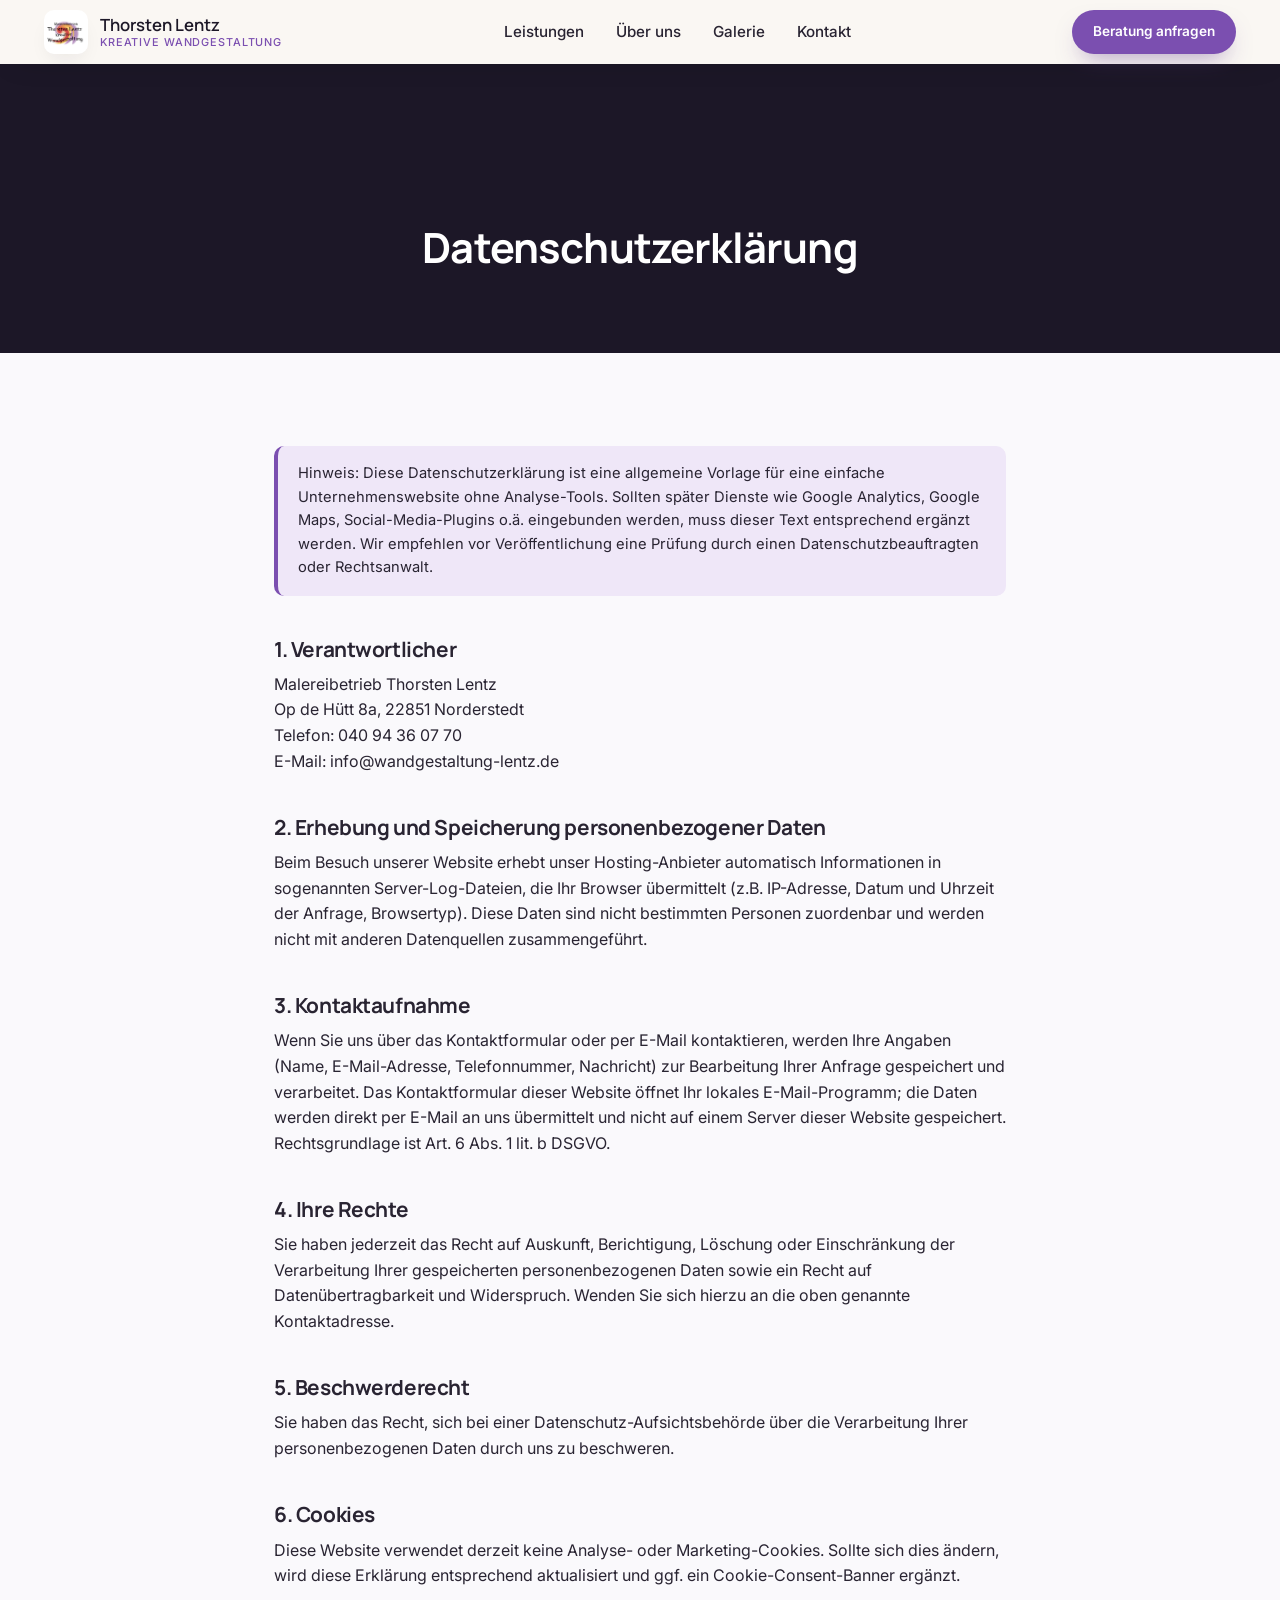
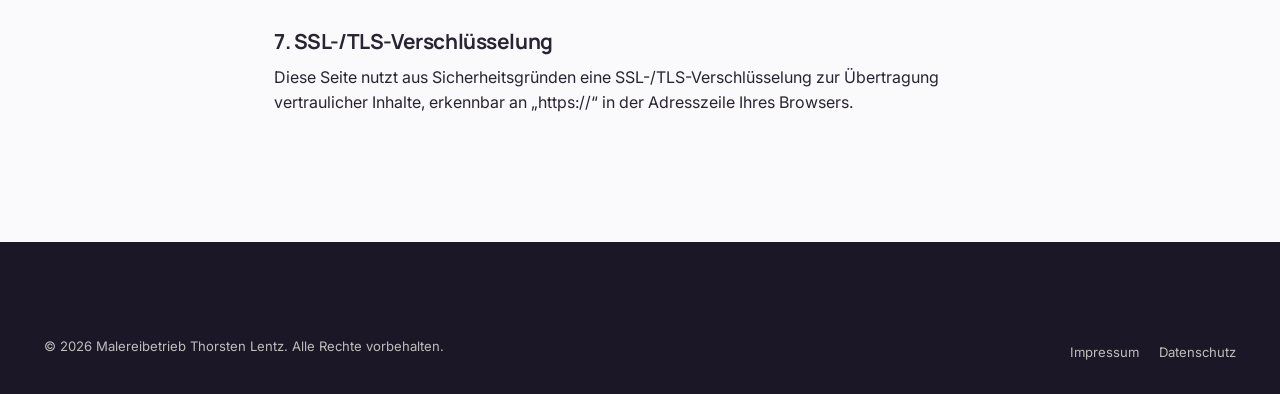
==== datenschutz.html @ 3613fd0b "Initial version of the Wandgestaltung Lentz website Modern single-page site with hero video, service" ====
<!DOCTYPE html>
<html lang="de">
<head>
<meta charset="UTF-8">
<meta name="viewport" content="width=device-width, initial-scale=1.0">
<title>Datenschutz | Malereibetrieb Thorsten Lentz</title>
<meta name="robots" content="noindex">
<link rel="icon" href="assets/img/logo.png" type="image/png">
<link rel="preconnect" href="https://fonts.googleapis.com">
<link rel="preconnect" href="https://fonts.gstatic.com" crossorigin>
<link href="https://fonts.googleapis.com/css2?family=Manrope:wght@500;600;700;800&family=Inter:wght@400;500;600;700&display=swap" rel="stylesheet">
<link rel="stylesheet" href="assets/css/style.css">
</head>
<body>

<header class="site-header scrolled">
  <div class="container header-inner">
    <a href="index.html" class="brand">
      <img src="assets/img/logo.png" alt="Logo Malereibetrieb Thorsten Lentz" class="brand-logo">
      <span class="brand-text">Thorsten Lentz<small>Kreative Wandgestaltung</small></span>
    </a>
    <nav class="main-nav">
      <a href="index.html#leistungen">Leistungen</a>
      <a href="index.html#ueber-uns">Über uns</a>
      <a href="index.html#galerie">Galerie</a>
      <a href="index.html#kontakt">Kontakt</a>
    </nav>
    <div class="header-actions">
      <a href="index.html#kontakt" class="btn btn-accent btn-sm">Beratung anfragen</a>
    </div>
  </div>
</header>

<div class="legal-hero">
  <div class="container"><h1>Datenschutzerklärung</h1></div>
</div>

<div class="legal-content">
  <p class="legal-note">Hinweis: Diese Datenschutzerklärung ist eine allgemeine Vorlage für eine einfache Unternehmenswebsite ohne Analyse-Tools. Sollten später Dienste wie Google Analytics, Google Maps, Social-Media-Plugins o.ä. eingebunden werden, muss dieser Text entsprechend ergänzt werden. Wir empfehlen vor Veröffentlichung eine Prüfung durch einen Datenschutzbeauftragten oder Rechtsanwalt.</p>

  <h2>1. Verantwortlicher</h2>
  <p>
    Malereibetrieb Thorsten Lentz<br>
    Op de Hütt 8a, 22851 Norderstedt<br>
    Telefon: 040 94 36 07 70<br>
    E-Mail: <a href="mailto:info@wandgestaltung-lentz.de">info@wandgestaltung-lentz.de</a>
  </p>

  <h2>2. Erhebung und Speicherung personenbezogener Daten</h2>
  <p>Beim Besuch unserer Website erhebt unser Hosting-Anbieter automatisch Informationen in sogenannten Server-Log-Dateien, die Ihr Browser übermittelt (z.B. IP-Adresse, Datum und Uhrzeit der Anfrage, Browsertyp). Diese Daten sind nicht bestimmten Personen zuordenbar und werden nicht mit anderen Datenquellen zusammengeführt.</p>

  <h2>3. Kontaktaufnahme</h2>
  <p>Wenn Sie uns über das Kontaktformular oder per E-Mail kontaktieren, werden Ihre Angaben (Name, E-Mail-Adresse, Telefonnummer, Nachricht) zur Bearbeitung Ihrer Anfrage gespeichert und verarbeitet. Das Kontaktformular dieser Website öffnet Ihr lokales E-Mail-Programm; die Daten werden direkt per E-Mail an uns übermittelt und nicht auf einem Server dieser Website gespeichert. Rechtsgrundlage ist Art. 6 Abs. 1 lit. b DSGVO.</p>

  <h2>4. Ihre Rechte</h2>
  <p>Sie haben jederzeit das Recht auf Auskunft, Berichtigung, Löschung oder Einschränkung der Verarbeitung Ihrer gespeicherten personenbezogenen Daten sowie ein Recht auf Datenübertragbarkeit und Widerspruch. Wenden Sie sich hierzu an die oben genannte Kontaktadresse.</p>

  <h2>5. Beschwerderecht</h2>
  <p>Sie haben das Recht, sich bei einer Datenschutz-Aufsichtsbehörde über die Verarbeitung Ihrer personenbezogenen Daten durch uns zu beschweren.</p>

  <h2>6. Cookies</h2>
  <p>Diese Website verwendet derzeit keine Analyse- oder Marketing-Cookies. Sollte sich dies ändern, wird diese Erklärung entsprechend aktualisiert und ggf. ein Cookie-Consent-Banner ergänzt.</p>

  <h2>7. SSL-/TLS-Verschlüsselung</h2>
  <p>Diese Seite nutzt aus Sicherheitsgründen eine SSL-/TLS-Verschlüsselung zur Übertragung vertraulicher Inhalte, erkennbar an „https://“ in der Adresszeile Ihres Browsers.</p>
</div>

<footer class="site-footer">
  <div class="footer-bottom">
    <div class="container footer-bottom-inner">
      <p>&copy; <span id="year"></span> Malereibetrieb Thorsten Lentz. Alle Rechte vorbehalten.</p>
      <div class="footer-legal">
        <a href="impressum.html">Impressum</a>
        <a href="datenschutz.html">Datenschutz</a>
      </div>
    </div>
  </div>
</footer>

<script>document.getElementById('year').textContent = new Date().getFullYear();</script>
</body>
</html>
---- assets/css/style.css ----
/* ============================================
   Malereibetrieb Thorsten Lentz — Stylesheet
   ============================================ */

:root {
  --dark: #1c1727;
  --dark-2: #282035;
  --cream: #faf9fc;
  --cream-2: #efe7f8;
  --paper: #ffffff;
  --accent: #7b4fb0;
  --accent-2: #5d3a8a;
  --lilac: #cbb4e8;
  --text: #292432;
  --text-muted: #6f6580;
  --text-light: #f8f5fc;
  --border: #e7defa;
  --radius: 18px;
  --radius-sm: 10px;
  --shadow: 0 20px 50px -20px rgba(28, 23, 39, 0.25);
  --shadow-sm: 0 10px 25px -12px rgba(28, 23, 39, 0.2);
  --font-serif: "Manrope", -apple-system, BlinkMacSystemFont, "Segoe UI", sans-serif;
  --font-sans: "Inter", -apple-system, BlinkMacSystemFont, "Segoe UI", sans-serif;
  --container: 1240px;
}

* { box-sizing: border-box; }
html { scroll-behavior: smooth; }

body {
  margin: 0;
  font-family: var(--font-sans);
  color: var(--text);
  background: var(--cream);
  line-height: 1.6;
  -webkit-font-smoothing: antialiased;
}

img { max-width: 100%; display: block; }

a {
  color: inherit;
  text-decoration: none;
}

h1, h2, h3, h4 {
  font-family: var(--font-serif);
  font-weight: 700;
  line-height: 1.15;
  margin: 0 0 0.5em;
  letter-spacing: -0.02em;
}

p { margin: 0 0 1em; }

.container {
  width: 100%;
  max-width: var(--container);
  margin: 0 auto;
  padding: 0 24px;
}

.eyebrow {
  text-transform: uppercase;
  letter-spacing: 0.14em;
  font-size: 0.78rem;
  font-weight: 600;
  color: var(--accent);
  margin: 0 0 0.9em;
}

section { position: relative; }

/* ---------- Buttons ---------- */
.btn {
  display: inline-flex;
  align-items: center;
  justify-content: center;
  gap: 0.5em;
  padding: 15px 30px;
  border-radius: 999px;
  font-weight: 600;
  font-size: 0.95rem;
  border: 1.5px solid transparent;
  cursor: pointer;
  transition: transform 0.25s ease, box-shadow 0.25s ease, background-color 0.25s ease, color 0.25s ease, border-color .25s ease;
  white-space: nowrap;
}
.btn:hover { transform: translateY(-2px); }

.btn-accent {
  background: var(--accent);
  color: #fff;
  box-shadow: 0 12px 25px -10px rgba(93, 58, 138, 0.5);
}
.btn-accent:hover { background: var(--accent-2); }

.btn-dark {
  background: var(--dark);
  color: var(--text-light);
}
.btn-dark:hover { background: var(--dark-2); }

.btn-light {
  background: #fff;
  color: var(--dark);
}
.btn-light:hover { background: var(--cream-2); }

.btn-outline-light {
  border-color: rgba(255,255,255,0.55);
  color: #fff;
  background: rgba(255,255,255,0.06);
  backdrop-filter: blur(6px);
}
.btn-outline-light:hover { background: rgba(255,255,255,0.18); }

.btn-sm { padding: 10px 20px; font-size: 0.85rem; }
.btn-full { width: 100%; }

/* ---------- Topbar ---------- */
.topbar {
  background: var(--dark);
  color: rgba(247,244,238,0.75);
  font-size: 0.8rem;
}
.topbar-inner {
  display: flex;
  justify-content: space-between;
  align-items: center;
  padding: 8px 24px;
  gap: 16px;
  flex-wrap: wrap;
}
.topbar-contact { display: flex; gap: 20px; }
.topbar-contact a:hover { color: #fff; }

/* ---------- Header ---------- */
.site-header {
  position: sticky;
  top: 0;
  z-index: 100;
  background: transparent;
  transition: background-color 0.35s ease, box-shadow 0.35s ease, padding 0.35s ease;
}
.site-header.scrolled {
  background: rgba(250, 247, 242, 0.92);
  backdrop-filter: blur(10px);
  box-shadow: 0 8px 30px -18px rgba(0,0,0,0.35);
}
.header-inner {
  display: flex;
  align-items: center;
  justify-content: space-between;
  padding: 16px 24px;
  transition: padding 0.35s ease;
}
.site-header.scrolled .header-inner { padding: 10px 24px; }

.brand {
  display: flex;
  align-items: center;
  gap: 12px;
}
.brand-logo {
  width: 44px;
  height: 44px;
  object-fit: contain;
  border-radius: 10px;
  background: #fff;
  padding: 3px;
  box-shadow: var(--shadow-sm);
}
.brand-text {
  font-family: var(--font-serif);
  font-weight: 600;
  font-size: 1.05rem;
  line-height: 1.2;
  color: var(--dark);
  display: flex;
  flex-direction: column;
}
.brand-text.light { color: var(--text-light); }
.brand-text small {
  font-family: var(--font-sans);
  font-weight: 500;
  font-size: 0.68rem;
  text-transform: uppercase;
  letter-spacing: 0.08em;
  color: var(--accent);
}

.hero .site-header,
.site-header:not(.scrolled) .brand-text { color: #fff; }
.site-header:not(.scrolled) .brand-text { color: #fff; }
.site-header:not(.scrolled) .brand-text small { color: #d9c2f2; }
.site-header:not(.scrolled) .main-nav a { color: rgba(255,255,255,0.92); }

.main-nav {
  display: flex;
  gap: 32px;
}
.main-nav a {
  font-weight: 500;
  font-size: 0.95rem;
  color: var(--text);
  position: relative;
  padding: 6px 0;
}
.main-nav a::after {
  content: "";
  position: absolute;
  left: 0; right: 0; bottom: 0;
  height: 2px;
  background: var(--accent);
  transform: scaleX(0);
  transform-origin: left;
  transition: transform 0.25s ease;
}
.main-nav a:hover::after { transform: scaleX(1); }

.header-actions {
  display: flex;
  align-items: center;
  gap: 14px;
}

.nav-toggle {
  display: none;
  flex-direction: column;
  justify-content: center;
  align-items: center;
  gap: 5px;
  width: 44px;
  height: 44px;
  background: rgba(20, 16, 28, 0.55);
  border: 1px solid rgba(255,255,255,0.3);
  border-radius: 50%;
  box-shadow: 0 4px 16px rgba(0,0,0,0.3);
  cursor: pointer;
  padding: 0;
  flex-shrink: 0;
}
.site-header.scrolled .nav-toggle {
  background: rgba(41, 36, 50, 0.07);
  border-color: rgba(41, 36, 50, 0.12);
  box-shadow: none;
}
.nav-toggle span {
  display: block;
  height: 2px;
  width: 20px;
  background: #fff;
  border-radius: 2px;
  transition: transform 0.3s ease, opacity 0.3s ease;
}
.site-header.scrolled .nav-toggle span { background: var(--dark); }
.nav-toggle.open span:nth-child(1) { transform: translateY(7px) rotate(45deg); }
.nav-toggle.open span:nth-child(2) { opacity: 0; }
.nav-toggle.open span:nth-child(3) { transform: translateY(-7px) rotate(-45deg); }

/* ---------- Hero ---------- */
.hero {
  position: relative;
  min-height: 100vh;
  display: flex;
  align-items: center;
  overflow: hidden;
  margin-top: -84px;
  padding-top: 84px;
  background: var(--dark);
}
.hero-video {
  position: absolute;
  inset: 0;
  width: 100%;
  height: 100%;
  object-fit: cover;
  z-index: 0;
}
.hero-overlay {
  position: absolute;
  inset: 0;
  background:
    linear-gradient(180deg, rgba(15,15,16,0.75) 0%, rgba(15,15,16,0.35) 35%, rgba(15,15,16,0.55) 75%, rgba(15,15,16,0.92) 100%),
    linear-gradient(90deg, rgba(15,15,16,0.55) 0%, rgba(15,15,16,0.15) 45%, rgba(15,15,16,0.15) 55%, rgba(15,15,16,0.55) 100%);
  z-index: 1;
}
.hero-content {
  position: relative;
  z-index: 2;
  padding-top: 60px;
  padding-bottom: 90px;
  max-width: 880px;
}
.hero .eyebrow { color: #d9c2f2; }
.hero h1 {
  color: #fff;
  font-size: clamp(2.3rem, 5.2vw, 4rem);
  margin-bottom: 0.4em;
}
.hero h1 span { color: #e6d5f7; }
.hero-sub {
  color: rgba(255,255,255,0.88);
  font-size: 1.15rem;
  max-width: 620px;
  margin-bottom: 2em;
}
.hero-actions {
  display: flex;
  gap: 18px;
  flex-wrap: wrap;
}

.scroll-hint {
  position: absolute;
  bottom: 30px;
  left: 50%;
  transform: translateX(-50%);
  z-index: 2;
  width: 30px;
  height: 46px;
  border: 2px solid rgba(255,255,255,0.6);
  border-radius: 20px;
}
.scroll-hint span {
  position: absolute;
  top: 8px;
  left: 50%;
  width: 5px;
  height: 5px;
  margin-left: -2.5px;
  background: #fff;
  border-radius: 50%;
  animation: scrollDot 1.8s ease infinite;
}
@keyframes scrollDot {
  0% { opacity: 1; transform: translateY(0); }
  70% { opacity: 0; transform: translateY(18px); }
  100% { opacity: 0; transform: translateY(0); }
}

/* ---------- Stats ---------- */
.stats {
  background: var(--dark);
  padding: 46px 0;
}
.stats-grid {
  display: grid;
  grid-template-columns: repeat(4, 1fr);
  gap: 24px;
  text-align: center;
}
.stat { color: var(--text-light); }
.stat-num {
  display: block;
  font-family: var(--font-serif);
  font-size: clamp(1.8rem, 3.4vw, 2.6rem);
  font-weight: 600;
  color: #fff;
}
.stat-num::after { content: "+"; color: var(--accent); }
.stat-label {
  display: block;
  font-size: 0.85rem;
  color: rgba(247,244,238,0.65);
  margin-top: 4px;
}

/* ---------- Section head ---------- */
.section-head {
  max-width: 680px;
  margin: 0 auto 56px;
  text-align: center;
}
.section-head .eyebrow { justify-content: center; }
.section-lead {
  color: var(--text-muted);
  font-size: 1.05rem;
}

section.services, section.gallery, section.testimonials, section.contact {
  padding: 110px 0;
}
section.about { padding: 110px 0 60px; }
.partners { padding: 60px 0 100px; }

/* ---------- About ---------- */
.about-grid {
  display: grid;
  grid-template-columns: 0.9fr 1.1fr;
  gap: 70px;
  align-items: center;
}
.about-media {
  position: relative;
  padding-bottom: 40px;
  padding-right: 40px;
}
.about-img-main {
  border-radius: var(--radius);
  box-shadow: var(--shadow);
  width: 100%;
  aspect-ratio: 4/3.1;
  object-fit: cover;
}
.about-img-float {
  position: absolute;
  bottom: 0;
  right: 0;
  width: 58%;
  border-radius: var(--radius-sm);
  box-shadow: var(--shadow);
  border: 6px solid var(--cream);
  aspect-ratio: 16/10;
  object-fit: cover;
}
.about-copy h2 { font-size: clamp(1.8rem, 3vw, 2.4rem); }
.check-list {
  list-style: none;
  padding: 0;
  margin: 1.6em 0;
  display: grid;
  gap: 12px;
}
.check-list li {
  position: relative;
  padding-left: 30px;
  color: var(--text);
  font-size: 0.98rem;
}
.check-list li::before {
  content: "✓";
  position: absolute;
  left: 0;
  top: 0;
  width: 20px;
  height: 20px;
  border-radius: 50%;
  background: var(--accent);
  color: #fff;
  font-size: 0.7rem;
  display: flex;
  align-items: center;
  justify-content: center;
  font-weight: 700;
}

/* ---------- Services ---------- */
.services { background: var(--paper); }
.service-rows {
  display: flex;
  flex-direction: column;
  gap: 0;
}
.service-row {
  display: grid;
  grid-template-columns: 1fr 1fr;
  align-items: center;
  gap: 64px;
  padding: 46px 0;
  border-bottom: 1px solid var(--border);
}
.service-row:first-child { padding-top: 0; }
.service-row:last-child { border-bottom: none; padding-bottom: 0; }
.service-row:nth-child(even) { direction: rtl; }
.service-row:nth-child(even) > * { direction: ltr; }
.service-row-media {
  border-radius: var(--radius);
  overflow: hidden;
  aspect-ratio: 5/4;
  box-shadow: var(--shadow-sm);
}
.service-row-media img {
  width: 100%;
  height: 100%;
  object-fit: cover;
  transition: transform 0.7s ease;
}
.service-row:hover .service-row-media img { transform: scale(1.05); }
.service-num {
  display: block;
  font-family: var(--font-serif);
  font-size: 0.95rem;
  font-weight: 700;
  color: var(--accent);
  letter-spacing: 0.08em;
  margin-bottom: 0.8em;
}
.service-row-body h3 { font-size: 1.7rem; margin-bottom: 0.5em; }
.service-row-body p { color: var(--text-muted); font-size: 1.02rem; max-width: 440px; margin-bottom: 0; }

/* ---------- CTA banner ---------- */
.cta-banner {
  background: linear-gradient(120deg, var(--accent), var(--accent-2));
  padding: 70px 0;
  text-align: center;
  color: #fff;
}
.cta-banner-inner h2 { color: #fff; font-size: clamp(1.8rem, 3vw, 2.4rem); }
.cta-banner-inner p {
  max-width: 560px;
  margin: 0 auto 1.6em;
  color: rgba(255,255,255,0.92);
}

/* ---------- Gallery ---------- */
.gallery-grid {
  display: grid;
  grid-template-columns: repeat(6, 1fr);
  grid-auto-rows: 110px;
  grid-auto-flow: dense;
  gap: 18px;
}
.gallery-item {
  border: none;
  padding: 0;
  background: none;
  cursor: pointer;
  border-radius: var(--radius-sm);
  overflow: hidden;
  position: relative;
  grid-column: span 2;
  grid-row: span 2;
}
.gallery-item:nth-child(1) { grid-column: span 4; grid-row: span 4; }
.gallery-item:nth-child(4) { grid-column: span 2; grid-row: span 4; }
.gallery-item:nth-child(7) { grid-column: span 4; grid-row: span 2; }
.gallery-item img {
  width: 100%;
  height: 100%;
  object-fit: cover;
  transition: transform 0.5s ease;
}
.gallery-item:hover img { transform: scale(1.08); }
.gallery-item::after {
  content: "";
  position: absolute; inset: 0;
  background: rgba(23,24,27,0);
  transition: background 0.3s ease;
}
.gallery-item:hover::after { background: rgba(23,24,27,0.12); }

/* ---------- Testimonials ---------- */
.testimonials { background: var(--cream-2); }
.testimonial-grid {
  display: grid;
  grid-template-columns: repeat(2, 1fr);
  gap: 28px;
}
.testimonial {
  background: var(--paper);
  border-radius: var(--radius);
  padding: 34px 34px 28px;
  margin: 0;
  box-shadow: var(--shadow-sm);
  position: relative;
}
.testimonial p {
  font-family: var(--font-serif);
  font-size: 1.15rem;
  color: var(--text);
  margin-bottom: 0.7em;
}
.testimonial cite {
  font-style: normal;
  font-size: 0.88rem;
  color: var(--accent);
  font-weight: 600;
}

/* ---------- Partners ---------- */
.partners-label {
  text-align: center;
  text-transform: uppercase;
  letter-spacing: 0.14em;
  font-size: 0.78rem;
  color: var(--text-muted);
  margin-bottom: 26px;
}
.partners-row {
  display: flex;
  flex-wrap: wrap;
  justify-content: center;
  gap: 14px 36px;
}
.partners-row span {
  font-family: var(--font-serif);
  font-size: 1.15rem;
  color: var(--text-muted);
  opacity: 0.75;
}

/* ---------- Contact ---------- */
.contact { background: var(--paper); }
.contact-grid {
  display: grid;
  grid-template-columns: 0.85fr 1.15fr;
  gap: 70px;
}
.contact-list {
  list-style: none;
  padding: 0;
  margin: 2em 0;
  display: grid;
  gap: 22px;
}
.contact-list li {
  display: flex;
  gap: 16px;
  align-items: flex-start;
}
.contact-icon {
  width: 42px;
  height: 42px;
  flex-shrink: 0;
  border-radius: 50%;
  background: var(--cream-2);
  display: flex;
  align-items: center;
  justify-content: center;
  font-size: 1.1rem;
}
.contact-list a:hover { color: var(--accent); }
.social-row a {
  display: inline-block;
  font-weight: 600;
  color: var(--accent);
  border-bottom: 1.5px solid var(--accent);
  padding-bottom: 2px;
}

.contact-form {
  background: var(--cream);
  border-radius: var(--radius);
  padding: 40px;
  box-shadow: var(--shadow-sm);
}
.form-row {
  display: grid;
  grid-template-columns: 1fr 1fr;
  gap: 18px;
}
.form-field { margin-bottom: 18px; }
.form-field label {
  display: block;
  font-size: 0.85rem;
  font-weight: 600;
  margin-bottom: 6px;
  color: var(--text);
}
.form-field input,
.form-field select,
.form-field textarea {
  width: 100%;
  padding: 13px 16px;
  border-radius: var(--radius-sm);
  border: 1.5px solid var(--border);
  background: #fff;
  font-family: var(--font-sans);
  font-size: 0.95rem;
  color: var(--text);
  transition: border-color 0.25s ease, box-shadow 0.25s ease;
}
.form-field input:focus,
.form-field select:focus,
.form-field textarea:focus {
  outline: none;
  border-color: var(--accent);
  box-shadow: 0 0 0 4px rgba(193,96,46,0.14);
}
.form-field textarea { resize: vertical; }
.form-note {
  font-size: 0.8rem;
  color: var(--text-muted);
  text-align: center;
  margin: 14px 0 0;
}

/* ---------- Footer ---------- */
.site-footer {
  background: var(--dark);
  color: rgba(247,244,238,0.75);
  padding-top: 70px;
}
.footer-grid {
  display: grid;
  grid-template-columns: 1.4fr 1fr 1fr 1fr;
  gap: 40px;
  padding-bottom: 50px;
  border-bottom: 1px solid rgba(255,255,255,0.1);
}
.footer-brand p { margin-top: 16px; font-size: 0.9rem; max-width: 280px; }
.footer-col h4 {
  color: #fff;
  font-family: var(--font-sans);
  font-size: 0.9rem;
  text-transform: uppercase;
  letter-spacing: 0.08em;
  margin-bottom: 1.2em;
}
.footer-col ul { list-style: none; padding: 0; margin: 0; display: grid; gap: 10px; font-size: 0.92rem; }
.footer-col a:hover { color: #fff; }
.footer-bottom-inner {
  display: flex;
  justify-content: space-between;
  align-items: center;
  padding: 24px 24px;
  font-size: 0.82rem;
  flex-wrap: wrap;
  gap: 12px;
}
.footer-legal { display: flex; gap: 20px; }
.footer-legal a:hover { color: #fff; }

/* ---------- Mobile call bar ---------- */
.mobile-call-bar {
  display: none;
  position: fixed;
  bottom: 0; left: 0; right: 0;
  z-index: 90;
  background: var(--accent);
  color: #fff;
  text-align: center;
  padding: 14px;
  font-weight: 600;
  box-shadow: 0 -10px 25px -10px rgba(0,0,0,0.35);
}

/* ---------- Lightbox ---------- */
.lightbox {
  position: fixed;
  inset: 0;
  background: rgba(15,15,16,0.94);
  z-index: 200;
  display: none;
  align-items: center;
  justify-content: center;
  padding: 40px;
}
.lightbox.open { display: flex; }
.lightbox img {
  max-width: 100%;
  max-height: 88vh;
  border-radius: 10px;
  box-shadow: 0 30px 60px rgba(0,0,0,0.5);
}
.lightbox-close, .lightbox-nav {
  position: absolute;
  background: rgba(255,255,255,0.1);
  color: #fff;
  border: none;
  border-radius: 50%;
  cursor: pointer;
  display: flex;
  align-items: center;
  justify-content: center;
  transition: background 0.2s ease;
}
.lightbox-close:hover, .lightbox-nav:hover { background: rgba(255,255,255,0.25); }
.lightbox-close {
  top: 24px; right: 24px;
  width: 46px; height: 46px;
  font-size: 1.6rem;
  line-height: 1;
}
.lightbox-nav {
  top: 50%;
  transform: translateY(-50%);
  width: 52px; height: 52px;
  font-size: 1.1rem;
}
.lightbox-prev { left: 24px; }
.lightbox-next { right: 24px; }

/* ---------- Reveal animation ---------- */
.reveal {
  opacity: 0;
  transform: translateY(24px);
  transition: opacity 0.7s ease, transform 0.7s ease;
}
.reveal.visible {
  opacity: 1;
  transform: translateY(0);
}

/* ============================================
   Responsive
   ============================================ */
@media (max-width: 1080px) {
  .gallery-grid { grid-template-columns: repeat(4, 1fr); grid-auto-rows: 140px; }
  .gallery-item:nth-child(1) { grid-column: span 4; grid-row: span 3; }
  .gallery-item:nth-child(4) { grid-column: span 2; grid-row: span 2; }
  .gallery-item:nth-child(7) { grid-column: span 4; grid-row: span 2; }
  .about-grid { grid-template-columns: 1fr; }
  .about-media { max-width: 480px; margin: 0 auto; }
  .footer-grid { grid-template-columns: 1fr 1fr; }
}

@media (max-width: 900px) {
  .service-row, .service-row:nth-child(even) {
    direction: ltr;
    grid-template-columns: 1fr;
    gap: 26px;
    padding: 34px 0;
  }
  .service-row-media { aspect-ratio: 16/10; }
  .service-row-body h3 { font-size: 1.4rem; }
  .service-row-body p { max-width: none; }
}

@media (max-width: 860px) {
  .topbar span:first-child { display: none; }
  .main-nav {
    position: fixed;
    top: 0; right: 0;
    height: 100vh;
    width: min(320px, 82vw);
    background: var(--dark);
    flex-direction: column;
    padding: 110px 36px 40px;
    gap: 26px;
    transform: translateX(100%);
    transition: transform 0.35s ease;
    z-index: 99;
  }
  .main-nav.open { transform: translateX(0); }
  .main-nav a { color: #fff !important; font-size: 1.1rem; }
  .nav-toggle { display: flex; }
  .header-actions .btn-accent { display: none; }
  .stats-grid { grid-template-columns: repeat(2, 1fr); row-gap: 30px; }
  .testimonial-grid { grid-template-columns: 1fr; }
  .contact-grid { grid-template-columns: 1fr; gap: 44px; }
  .mobile-call-bar { display: block; }
  body { padding-bottom: 54px; }
  section.services, section.gallery, section.testimonials, section.contact { padding: 80px 0; }
}

@media (max-width: 640px) {
  .gallery-grid { grid-template-columns: repeat(2, 1fr); grid-auto-rows: 160px; }
  .gallery-item,
  .gallery-item:nth-child(1),
  .gallery-item:nth-child(4),
  .gallery-item:nth-child(7) { grid-column: span 1; grid-row: span 1; }
  .footer-grid { grid-template-columns: 1fr; }
  .form-row { grid-template-columns: 1fr; }
  .contact-form { padding: 26px; }
  .hero { margin-top: -76px; padding-top: 76px; }
  .header-inner { padding: 14px 20px; }
  .brand-text { font-size: 0.92rem; }
}

/* ---------- Legal pages ---------- */
.legal-hero {
  background: var(--dark);
  color: var(--text-light);
  padding: 160px 0 60px;
  text-align: center;
}
.legal-hero h1 { color: #fff; font-size: clamp(1.9rem, 4vw, 2.6rem); }
.legal-content {
  max-width: 780px;
  margin: 0 auto;
  padding: 70px 24px 110px;
}
.legal-content h2 {
  font-size: 1.3rem;
  margin-top: 2em;
}
.legal-content p, .legal-content li { color: var(--text); }
.legal-content ul { padding-left: 1.2em; }
.legal-note {
  background: var(--cream-2);
  border-left: 4px solid var(--accent);
  padding: 16px 20px;
  border-radius: var(--radius-sm);
  font-size: 0.92rem;
  color: var(--text-muted);
  margin: 1.6em 0;
}
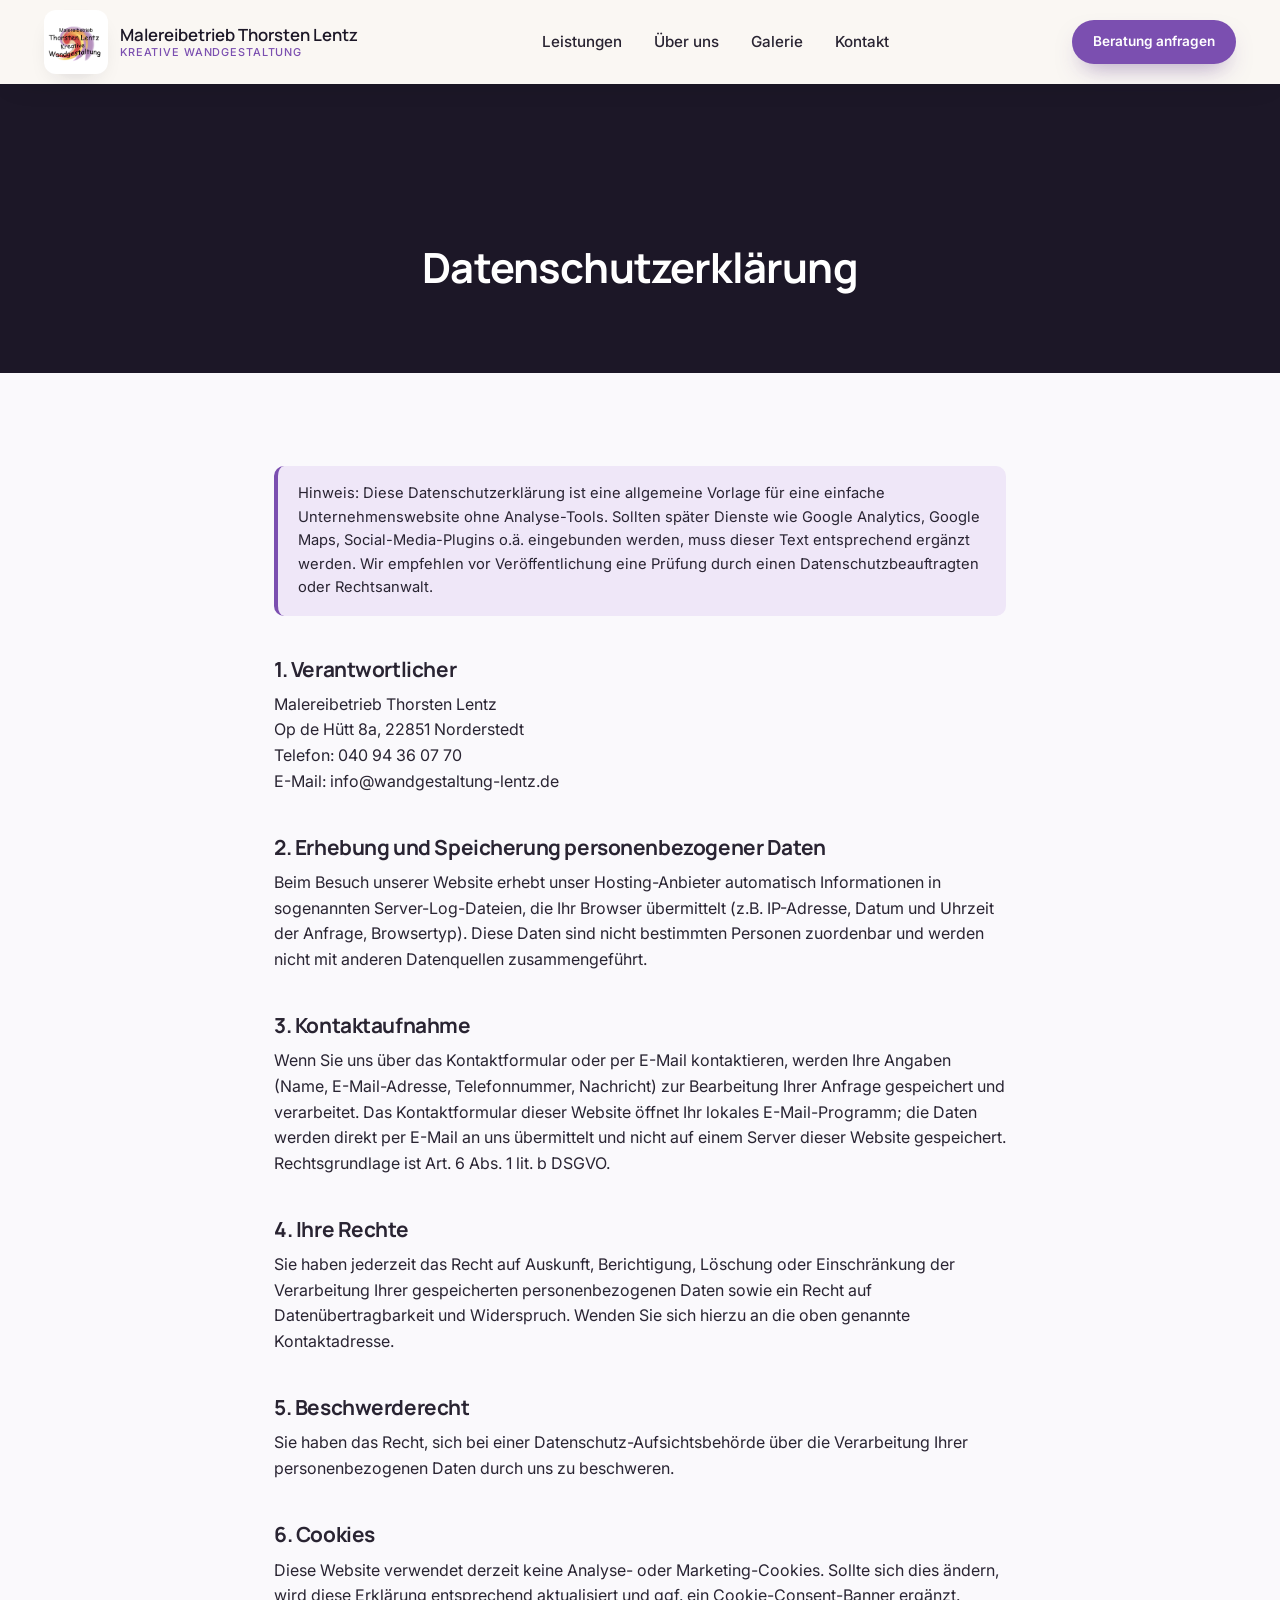
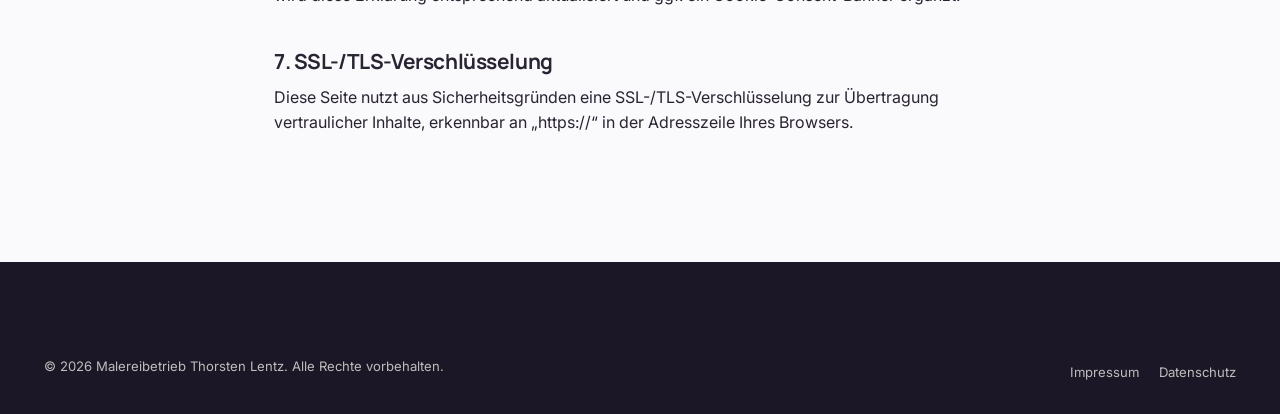
==== commit df6f703b: "Update header branding and lighten hero overlay Header now reads "Malereibetrieb Thorsten Lentz" wit" ====
--- a/datenschutz.html
+++ b/datenschutz.html
@@ -17,7 +17,7 @@
   <div class="container header-inner">
     <a href="index.html" class="brand">
       <img src="assets/img/logo.png" alt="Logo Malereibetrieb Thorsten Lentz" class="brand-logo">
-      <span class="brand-text">Thorsten Lentz<small>Kreative Wandgestaltung</small></span>
+      <span class="brand-text">Malereibetrieb Thorsten Lentz<small>Kreative Wandgestaltung</small></span>
     </a>
     <nav class="main-nav">
       <a href="index.html#leistungen">Leistungen</a>
--- a/assets/css/style.css
+++ b/assets/css/style.css
@@ -163,12 +163,12 @@
   gap: 12px;
 }
 .brand-logo {
-  width: 44px;
-  height: 44px;
+  width: 64px;
+  height: 64px;
   object-fit: contain;
-  border-radius: 10px;
+  border-radius: 12px;
   background: #fff;
-  padding: 3px;
+  padding: 4px;
   box-shadow: var(--shadow-sm);
 }
 .brand-text {
@@ -266,8 +266,8 @@
   display: flex;
   align-items: center;
   overflow: hidden;
-  margin-top: -84px;
-  padding-top: 84px;
+  margin-top: -96px;
+  padding-top: 96px;
   background: var(--dark);
 }
 .hero-video {
@@ -282,8 +282,8 @@
   position: absolute;
   inset: 0;
   background:
-    linear-gradient(180deg, rgba(15,15,16,0.75) 0%, rgba(15,15,16,0.35) 35%, rgba(15,15,16,0.55) 75%, rgba(15,15,16,0.92) 100%),
-    linear-gradient(90deg, rgba(15,15,16,0.55) 0%, rgba(15,15,16,0.15) 45%, rgba(15,15,16,0.15) 55%, rgba(15,15,16,0.55) 100%);
+    linear-gradient(180deg, rgba(15,15,16,0.5) 0%, rgba(15,15,16,0.16) 35%, rgba(15,15,16,0.3) 75%, rgba(15,15,16,0.68) 100%),
+    linear-gradient(90deg, rgba(15,15,16,0.35) 0%, rgba(15,15,16,0.05) 45%, rgba(15,15,16,0.05) 55%, rgba(15,15,16,0.35) 100%);
   z-index: 1;
 }
 .hero-content {
@@ -845,7 +845,7 @@
   .footer-grid { grid-template-columns: 1fr; }
   .form-row { grid-template-columns: 1fr; }
   .contact-form { padding: 26px; }
-  .hero { margin-top: -76px; padding-top: 76px; }
+  .hero { margin-top: -92px; padding-top: 92px; }
   .header-inner { padding: 14px 20px; }
   .brand-text { font-size: 0.92rem; }
 }
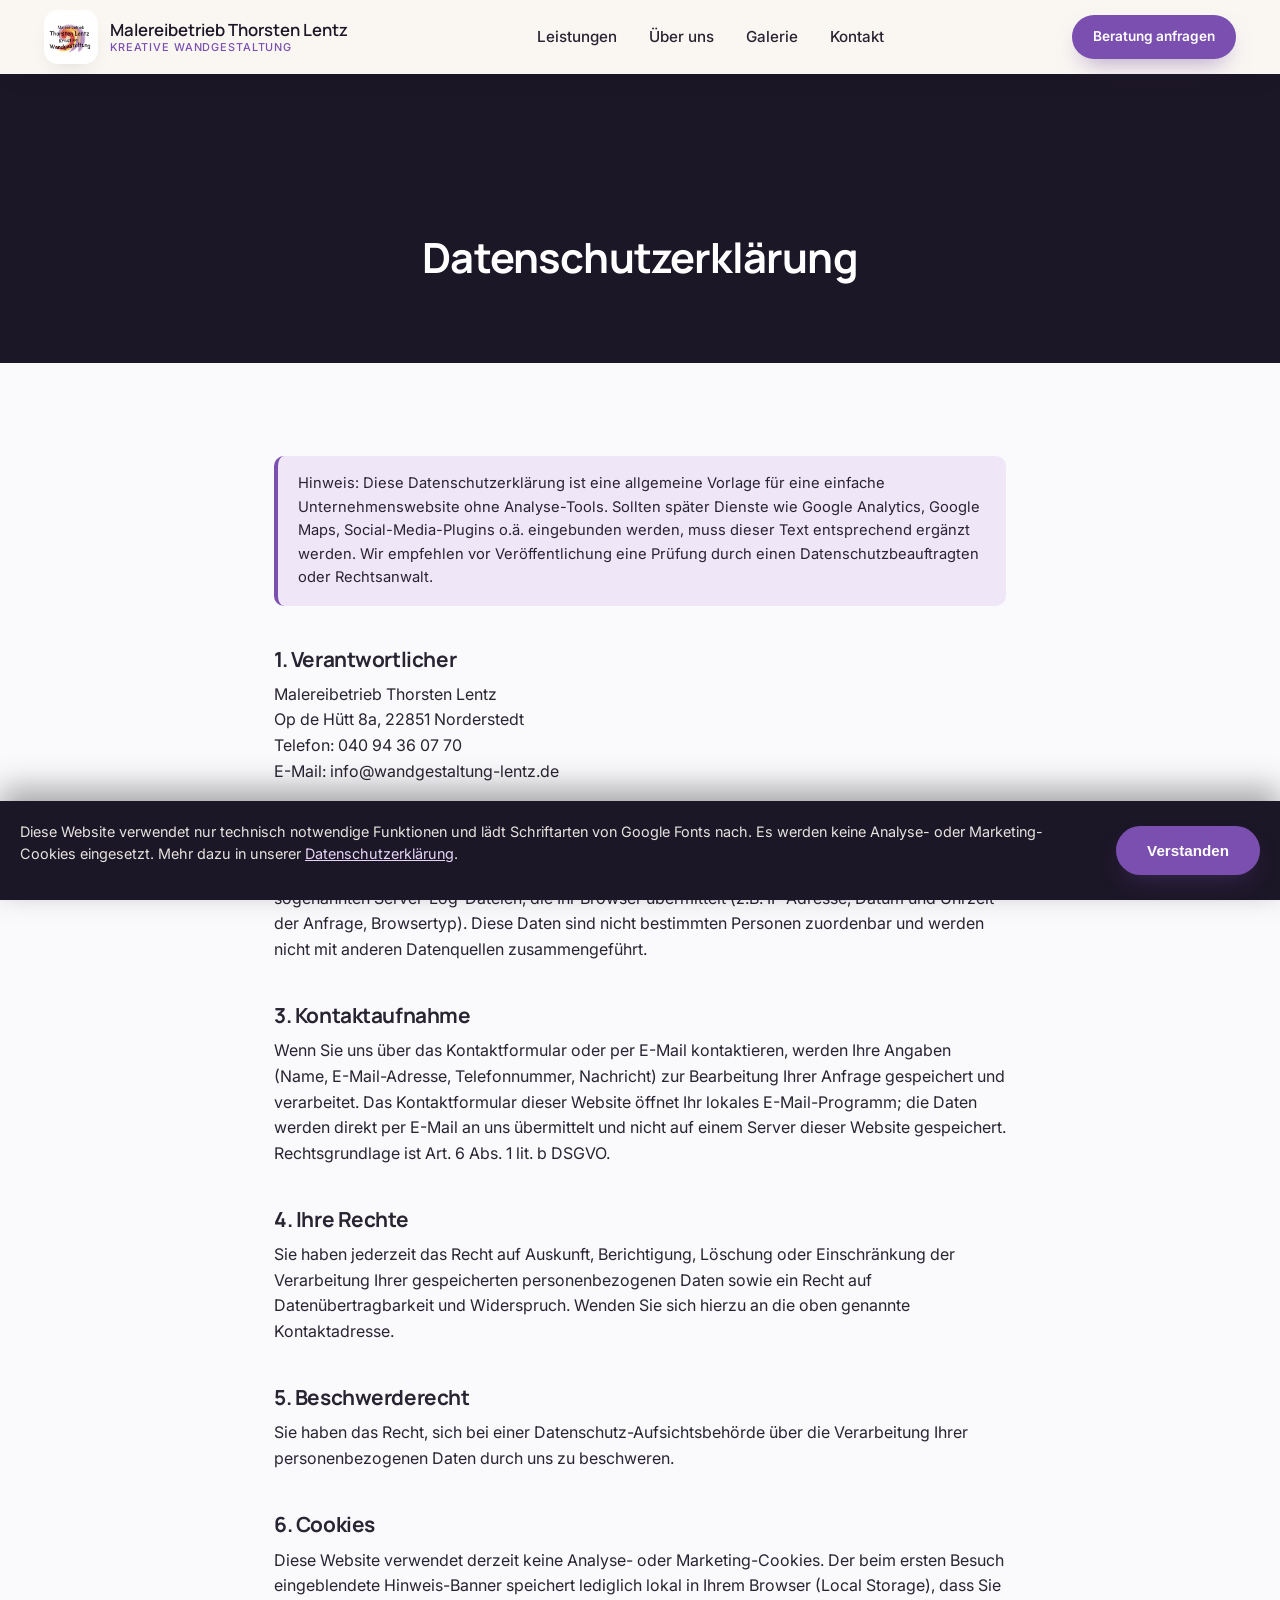
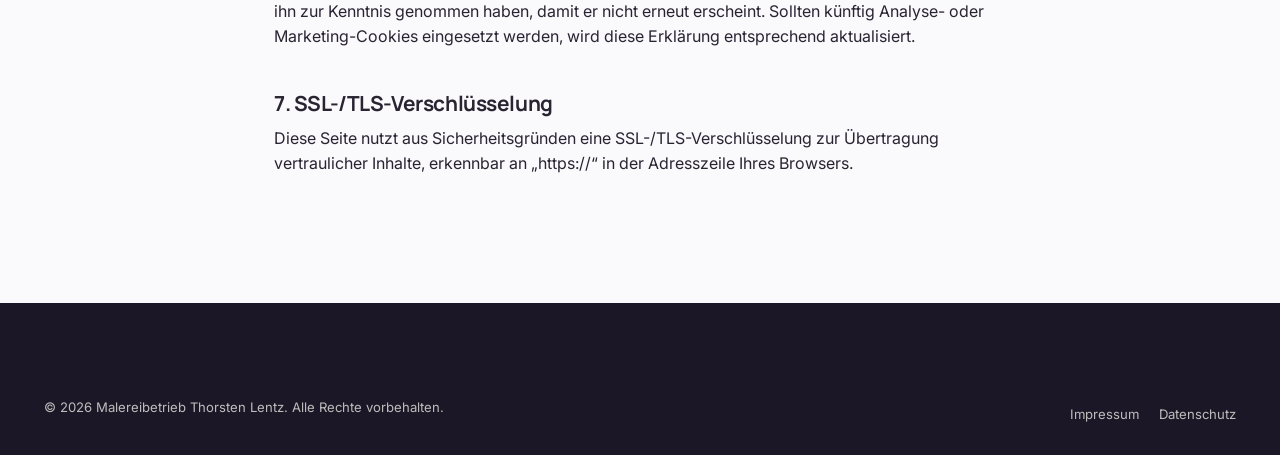
==== commit febf2762: "Add cookie/privacy notice banner across all pages Shows once per browser (stored in localStorage) on" ====
--- a/datenschutz.html
+++ b/datenschutz.html
@@ -59,7 +59,7 @@
   <p>Sie haben das Recht, sich bei einer Datenschutz-Aufsichtsbehörde über die Verarbeitung Ihrer personenbezogenen Daten durch uns zu beschweren.</p>
 
   <h2>6. Cookies</h2>
-  <p>Diese Website verwendet derzeit keine Analyse- oder Marketing-Cookies. Sollte sich dies ändern, wird diese Erklärung entsprechend aktualisiert und ggf. ein Cookie-Consent-Banner ergänzt.</p>
+  <p>Diese Website verwendet derzeit keine Analyse- oder Marketing-Cookies. Der beim ersten Besuch eingeblendete Hinweis-Banner speichert lediglich lokal in Ihrem Browser (Local Storage), dass Sie ihn zur Kenntnis genommen haben, damit er nicht erneut erscheint. Sollten künftig Analyse- oder Marketing-Cookies eingesetzt werden, wird diese Erklärung entsprechend aktualisiert.</p>
 
   <h2>7. SSL-/TLS-Verschlüsselung</h2>
   <p>Diese Seite nutzt aus Sicherheitsgründen eine SSL-/TLS-Verschlüsselung zur Übertragung vertraulicher Inhalte, erkennbar an „https://“ in der Adresszeile Ihres Browsers.</p>
@@ -77,6 +77,16 @@
   </div>
 </footer>
 
+<div class="cookie-banner" id="cookieBanner">
+  <div class="container cookie-banner-inner">
+    <p class="cookie-banner-text">Diese Website verwendet nur technisch notwendige Funktionen und lädt Schriftarten von Google Fonts nach. Es werden keine Analyse- oder Marketing-Cookies eingesetzt. Mehr dazu in unserer <a href="datenschutz.html">Datenschutzerklärung</a>.</p>
+    <div class="cookie-banner-actions">
+      <button type="button" class="btn btn-accent" id="cookieAccept">Verstanden</button>
+    </div>
+  </div>
+</div>
+
 <script>document.getElementById('year').textContent = new Date().getFullYear();</script>
+<script src="assets/js/cookie-consent.js"></script>
 </body>
 </html>
--- a/assets/css/style.css
+++ b/assets/css/style.css
@@ -163,13 +163,18 @@
   gap: 12px;
 }
 .brand-logo {
-  width: 64px;
-  height: 64px;
+  width: 92px;
+  height: 92px;
   object-fit: contain;
-  border-radius: 12px;
+  border-radius: 14px;
   background: #fff;
-  padding: 4px;
+  padding: 5px;
   box-shadow: var(--shadow-sm);
+  transition: width 0.35s ease, height 0.35s ease;
+}
+.site-header.scrolled .brand-logo {
+  width: 54px;
+  height: 54px;
 }
 .brand-text {
   font-family: var(--font-serif);
@@ -266,8 +271,8 @@
   display: flex;
   align-items: center;
   overflow: hidden;
-  margin-top: -96px;
-  padding-top: 96px;
+  margin-top: -124px;
+  padding-top: 124px;
   background: var(--dark);
 }
 .hero-video {
@@ -282,8 +287,8 @@
   position: absolute;
   inset: 0;
   background:
-    linear-gradient(180deg, rgba(15,15,16,0.5) 0%, rgba(15,15,16,0.16) 35%, rgba(15,15,16,0.3) 75%, rgba(15,15,16,0.68) 100%),
-    linear-gradient(90deg, rgba(15,15,16,0.35) 0%, rgba(15,15,16,0.05) 45%, rgba(15,15,16,0.05) 55%, rgba(15,15,16,0.35) 100%);
+    linear-gradient(180deg, rgba(15,15,16,0.22) 0%, rgba(15,15,16,0.05) 35%, rgba(15,15,16,0.12) 75%, rgba(15,15,16,0.37) 100%),
+    linear-gradient(90deg, rgba(15,15,16,0.16) 0%, rgba(15,15,16,0.02) 45%, rgba(15,15,16,0.02) 55%, rgba(15,15,16,0.16) 100%);
   z-index: 1;
 }
 .hero-content {
@@ -310,6 +315,24 @@
   display: flex;
   gap: 18px;
   flex-wrap: wrap;
+}
+
+.hero-anniversary {
+  position: absolute;
+  top: 8px;
+  right: 4%;
+  width: clamp(120px, 13vw, 190px);
+  height: auto;
+  filter: drop-shadow(0 10px 22px rgba(0,0,0,0.55));
+  pointer-events: none;
+  z-index: 3;
+}
+@media (max-width: 900px) {
+  .hero-anniversary {
+    position: static;
+    width: 130px;
+    margin-bottom: 18px;
+  }
 }
 
 .scroll-hint {
@@ -382,40 +405,123 @@
 section.services, section.gallery, section.testimonials, section.contact {
   padding: 110px 0;
 }
-section.about { padding: 110px 0 60px; }
-.partners { padding: 60px 0 100px; }
-
-/* ---------- About ---------- */
-.about-grid {
+.partners { padding: 60px 0 100px; background: var(--paper); }
+
+/* ---------- Team ---------- */
+section.team { padding: 100px 0 110px; background: var(--paper); }
+.team-grid {
   display: grid;
-  grid-template-columns: 0.9fr 1.1fr;
-  gap: 70px;
-  align-items: center;
-}
-.about-media {
+  grid-template-columns: repeat(4, 1fr);
+  gap: 30px 24px;
+}
+.team-card { text-align: center; }
+.team-photo {
+  aspect-ratio: 4/5;
+  border-radius: var(--radius);
+  overflow: hidden;
+  box-shadow: var(--shadow-sm);
+  margin-bottom: 14px;
+}
+.team-photo img {
+  width: 100%;
+  height: 100%;
+  object-fit: cover;
+  object-position: center 20%;
+  transition: transform 0.5s ease;
+}
+.team-card:hover .team-photo img { transform: scale(1.06); }
+.team-photo-placeholder {
+  display: flex;
+  align-items: center;
+  justify-content: center;
+}
+.team-photo-placeholder span {
+  font-family: var(--font-serif);
+  font-weight: 700;
+  font-size: 2.2rem;
+  color: #fff;
+  opacity: 0.9;
+}
+.team-photo-hiring {
+  display: flex;
+  flex-direction: column;
+  align-items: center;
+  justify-content: center;
+  gap: 14px;
+  background: linear-gradient(150deg, var(--dark), var(--dark-2));
+  border: 1.5px dashed rgba(255,255,255,0.25);
+}
+.team-photo-hiring svg {
+  width: 54px;
+  height: 54px;
+  color: rgba(255,255,255,0.45);
+}
+.team-photo-hiring-label {
+  font-size: 0.85rem;
+  font-weight: 600;
+  color: rgba(255,255,255,0.55);
+  padding: 0 20px;
+  text-align: center;
+}
+.team-card-hiring .team-role a { color: var(--accent); font-weight: 600; }
+.team-card-hiring .team-role a:hover { color: var(--accent-2); }
+.team-card h3 { font-size: 1rem; margin-bottom: 0.2em; }
+.team-role {
+  font-size: 0.82rem;
+  color: var(--accent);
+  font-weight: 600;
+  margin-bottom: 0;
+}
+
+/* ---------- About (parallax) ---------- */
+section.about { padding: 0; }
+.about { position: relative; overflow: hidden; }
+.about-parallax {
+  height: 78vh;
+  min-height: 460px;
+  background-image: url('../img/team.jpg');
+  background-size: cover;
+  background-position: center 30%;
+  background-attachment: fixed;
   position: relative;
-  padding-bottom: 40px;
-  padding-right: 40px;
-}
-.about-img-main {
-  border-radius: var(--radius);
+}
+.about-parallax-overlay {
+  position: absolute;
+  inset: 0;
+  background: linear-gradient(180deg, rgba(28,23,39,0.12) 0%, rgba(28,23,39,0.08) 55%, rgba(28,23,39,0.4) 100%);
+}
+.about-panel {
+  position: relative;
+  z-index: 2;
+  margin-top: -140px;
+  background: #f2f0f4;
+  border-radius: 32px 32px 0 0;
+  box-shadow: 0 -25px 60px rgba(20,16,28,0.18);
+  padding: 76px 0 90px;
+}
+.about-logo-badge {
+  position: absolute;
+  top: -68px;
+  left: 50%;
+  transform: translateX(-50%);
+  width: 140px;
+  height: 140px;
+  object-fit: contain;
+  border-radius: 22px;
   box-shadow: var(--shadow);
-  width: 100%;
-  aspect-ratio: 4/3.1;
-  object-fit: cover;
-}
-.about-img-float {
-  position: absolute;
-  bottom: 0;
-  right: 0;
-  width: 58%;
-  border-radius: var(--radius-sm);
-  box-shadow: var(--shadow);
-  border: 6px solid var(--cream);
-  aspect-ratio: 16/10;
-  object-fit: cover;
-}
+  background: #fff;
+  padding: 8px;
+  z-index: 3;
+}
+.about-panel-inner { max-width: 880px; margin: 0 auto; text-align: center; }
+@media (hover: none) and (pointer: coarse) {
+  .about-parallax { background-attachment: scroll; }
+}
+.about-copy .eyebrow { justify-content: center; }
 .about-copy h2 { font-size: clamp(1.8rem, 3vw, 2.4rem); }
+.about-copy p { text-align: left; }
+.check-list { text-align: left; max-width: 620px; margin-left: auto; margin-right: auto; }
+.about-copy > .btn { display: inline-flex; }
 .check-list {
   list-style: none;
   padding: 0;
@@ -490,6 +596,61 @@
 .service-row-body h3 { font-size: 1.7rem; margin-bottom: 0.5em; }
 .service-row-body p { color: var(--text-muted); font-size: 1.02rem; max-width: 440px; margin-bottom: 0; }
 
+.service-toggle {
+  display: inline-flex;
+  align-items: center;
+  gap: 10px;
+  margin-top: 22px;
+  background: none;
+  border: none;
+  padding: 0;
+  cursor: pointer;
+  font-family: var(--font-sans);
+  font-weight: 600;
+  font-size: 0.92rem;
+  color: var(--accent);
+}
+.service-toggle:hover { color: var(--accent-2); }
+.service-toggle .chevron {
+  width: 22px;
+  height: 22px;
+  flex-shrink: 0;
+  border-radius: 50%;
+  border: 1.5px solid currentColor;
+  position: relative;
+  transition: transform 0.3s ease;
+}
+.service-toggle .chevron::before,
+.service-toggle .chevron::after {
+  content: "";
+  position: absolute;
+  top: 50%; left: 50%;
+  background: currentColor;
+  transition: transform 0.3s ease, opacity 0.3s ease;
+}
+.service-toggle .chevron::before { width: 9px; height: 1.5px; transform: translate(-50%,-50%); }
+.service-toggle .chevron::after { width: 1.5px; height: 9px; transform: translate(-50%,-50%); }
+.service-toggle[aria-expanded="true"] .chevron { transform: rotate(180deg); }
+.service-toggle[aria-expanded="true"] .chevron::after { opacity: 0; }
+
+.service-panel {
+  grid-column: 1 / -1;
+  overflow: hidden;
+  max-height: 0;
+  transition: max-height 0.45s ease;
+}
+.service-panel.open { max-height: 1100px; }
+.service-panel-grid {
+  display: grid;
+  grid-template-columns: repeat(4, 1fr);
+  gap: 16px;
+  padding-top: 30px;
+}
+.service-panel-grid .gallery-item {
+  aspect-ratio: 1/1;
+  border-radius: var(--radius-sm);
+}
+
 /* ---------- CTA banner ---------- */
 .cta-banner {
   background: linear-gradient(120deg, var(--accent), var(--accent-2));
@@ -498,6 +659,28 @@
   color: #fff;
 }
 .cta-banner-inner h2 { color: #fff; font-size: clamp(1.8rem, 3vw, 2.4rem); }
+
+/* ---------- Renovation parallax band ---------- */
+.renovation-parallax {
+  height: 52vh;
+  min-height: 340px;
+  background-image: url('../img/renovation-parallax.jpg');
+  background-size: cover;
+  background-position: center;
+  background-attachment: fixed;
+  position: relative;
+}
+.renovation-parallax-overlay {
+  position: absolute;
+  inset: 0;
+  background: linear-gradient(180deg, rgba(28,23,39,0.1) 0%, rgba(28,23,39,0.05) 45%, rgba(28,23,39,0.35) 100%);
+}
+@media (hover: none) and (pointer: coarse) {
+  .renovation-parallax { background-attachment: scroll; }
+}
+@media (max-width: 768px) {
+  .renovation-parallax { background-attachment: scroll; height: 38vh; min-height: 240px; }
+}
 .cta-banner-inner p {
   max-width: 560px;
   margin: 0 auto 1.6em;
@@ -505,6 +688,61 @@
 }
 
 /* ---------- Gallery ---------- */
+.gallery-preview-grid {
+  display: grid;
+  grid-template-columns: repeat(3, 1fr);
+  gap: 18px;
+  margin-bottom: 34px;
+}
+.gallery-preview-grid .gallery-item {
+  aspect-ratio: 1/1;
+  border-radius: var(--radius-sm);
+}
+.gallery-more-wrap { text-align: center; }
+.gallery-more-toggle {
+  display: inline-flex;
+  align-items: center;
+  gap: 10px;
+  background: none;
+  border: none;
+  padding: 10px 4px;
+  cursor: pointer;
+  font-family: var(--font-sans);
+  font-weight: 600;
+  font-size: 0.95rem;
+  color: var(--accent);
+}
+.gallery-more-toggle:hover { color: var(--accent-2); }
+.gallery-more-toggle .chevron {
+  width: 22px;
+  height: 22px;
+  flex-shrink: 0;
+  border-radius: 50%;
+  border: 1.5px solid currentColor;
+  position: relative;
+  transition: transform 0.3s ease;
+}
+.gallery-more-toggle .chevron::before,
+.gallery-more-toggle .chevron::after {
+  content: "";
+  position: absolute;
+  top: 50%; left: 50%;
+  background: currentColor;
+  transition: transform 0.3s ease, opacity 0.3s ease;
+}
+.gallery-more-toggle .chevron::before { width: 9px; height: 1.5px; transform: translate(-50%,-50%); }
+.gallery-more-toggle .chevron::after { width: 1.5px; height: 9px; transform: translate(-50%,-50%); }
+.gallery-more-toggle[aria-expanded="true"] .chevron { transform: rotate(180deg); }
+.gallery-more-toggle[aria-expanded="true"] .chevron::after { opacity: 0; }
+
+.gallery-all {
+  overflow: hidden;
+  max-height: 0;
+  transition: max-height 0.5s ease;
+}
+.gallery-all.open { max-height: 6000px; }
+.gallery-all .gallery-grid { margin-top: 34px; }
+
 .gallery-grid {
   display: grid;
   grid-template-columns: repeat(6, 1fr);
@@ -520,12 +758,11 @@
   border-radius: var(--radius-sm);
   overflow: hidden;
   position: relative;
-  grid-column: span 2;
-  grid-row: span 2;
-}
-.gallery-item:nth-child(1) { grid-column: span 4; grid-row: span 4; }
-.gallery-item:nth-child(4) { grid-column: span 2; grid-row: span 4; }
-.gallery-item:nth-child(7) { grid-column: span 4; grid-row: span 2; }
+}
+.gallery-grid .gallery-item { grid-column: span 2; grid-row: span 2; }
+.gallery-grid .gallery-item:nth-child(1) { grid-column: span 4; grid-row: span 4; }
+.gallery-grid .gallery-item:nth-child(4) { grid-column: span 2; grid-row: span 4; }
+.gallery-grid .gallery-item:nth-child(7) { grid-column: span 4; grid-row: span 2; }
 .gallery-item img {
   width: 100%;
   height: 100%;
@@ -541,33 +778,119 @@
 }
 .gallery-item:hover::after { background: rgba(23,24,27,0.12); }
 
-/* ---------- Testimonials ---------- */
+/* ---------- Testimonials (Google reviews) ---------- */
 .testimonials { background: var(--cream-2); }
-.testimonial-grid {
-  display: grid;
-  grid-template-columns: repeat(2, 1fr);
-  gap: 28px;
-}
-.testimonial {
+
+.reviews-summary {
+  display: flex;
+  flex-wrap: wrap;
+  justify-content: center;
+  gap: 18px;
+  margin-bottom: 40px;
+}
+.reviews-badge {
+  display: flex;
+  align-items: center;
+  gap: 12px;
+  background: var(--paper);
+  border-radius: var(--radius-sm);
+  padding: 14px 22px;
+  box-shadow: var(--shadow-sm);
+  transition: transform 0.25s ease, box-shadow 0.25s ease;
+}
+a.reviews-badge:hover { transform: translateY(-2px); box-shadow: var(--shadow); }
+.reviews-badge-static { opacity: 0.9; }
+.google-g { width: 26px; height: 26px; flex-shrink: 0; }
+.reviews-badge-text { display: flex; flex-direction: column; gap: 1px; }
+.reviews-badge-text strong { font-size: 0.95rem; color: var(--text); }
+.reviews-stars { color: #FBBC05; font-size: 0.85rem; letter-spacing: 1px; }
+.reviews-count { font-size: 0.8rem; color: var(--text-muted); }
+
+.reviews-carousel-wrap {
+  position: relative;
+  display: flex;
+  align-items: center;
+  gap: 10px;
+}
+.reviews-carousel {
+  display: flex;
+  gap: 20px;
+  overflow-x: auto;
+  scroll-snap-type: x proximity;
+  padding: 4px 4px 16px;
+  scrollbar-width: thin;
+  scrollbar-color: var(--lilac) transparent;
+}
+.review-card {
+  flex: 0 0 300px;
+  scroll-snap-align: start;
   background: var(--paper);
   border-radius: var(--radius);
-  padding: 34px 34px 28px;
-  margin: 0;
+  padding: 24px;
   box-shadow: var(--shadow-sm);
-  position: relative;
-}
-.testimonial p {
-  font-family: var(--font-serif);
-  font-size: 1.15rem;
+  display: flex;
+  flex-direction: column;
+}
+.review-card-head {
+  display: flex;
+  align-items: center;
+  gap: 12px;
+  margin-bottom: 14px;
+}
+.review-avatar {
+  width: 40px;
+  height: 40px;
+  border-radius: 50%;
+  flex-shrink: 0;
+  display: flex;
+  align-items: center;
+  justify-content: center;
+  color: #fff;
+  font-weight: 700;
+  font-size: 1rem;
+}
+.review-card-id { display: flex; flex-direction: column; min-width: 0; }
+.review-card-id strong {
+  font-size: 0.92rem;
   color: var(--text);
-  margin-bottom: 0.7em;
-}
-.testimonial cite {
-  font-style: normal;
-  font-size: 0.88rem;
-  color: var(--accent);
-  font-weight: 600;
-}
+  white-space: nowrap;
+  overflow: hidden;
+  text-overflow: ellipsis;
+}
+.review-meta {
+  font-size: 0.78rem;
+  color: var(--text-muted);
+  display: flex;
+  align-items: center;
+  gap: 6px;
+}
+.review-stars { color: #FBBC05; letter-spacing: 1px; }
+.review-card p {
+  font-size: 0.92rem;
+  color: var(--text);
+  margin-bottom: 0;
+  line-height: 1.55;
+}
+.reviews-nav {
+  flex-shrink: 0;
+  width: 42px;
+  height: 42px;
+  border-radius: 50%;
+  border: none;
+  background: var(--paper);
+  box-shadow: var(--shadow-sm);
+  cursor: pointer;
+  font-size: 0.9rem;
+  color: var(--text);
+  display: flex;
+  align-items: center;
+  justify-content: center;
+  transition: background 0.2s ease, color 0.2s ease;
+}
+.reviews-nav:hover { background: var(--accent); color: #fff; }
+.reviews-more { text-align: center; margin: 30px 0 0; }
+.reviews-more a { font-weight: 600; color: var(--accent); }
+.reviews-more a:hover { color: var(--accent-2); }
 
 /* ---------- Partners ---------- */
 .partners-label {
@@ -578,17 +901,13 @@
   color: var(--text-muted);
   margin-bottom: 26px;
 }
-.partners-row {
-  display: flex;
-  flex-wrap: wrap;
-  justify-content: center;
-  gap: 14px 36px;
-}
-.partners-row span {
-  font-family: var(--font-serif);
-  font-size: 1.15rem;
-  color: var(--text-muted);
-  opacity: 0.75;
+.partners-logos {
+  display: block;
+  max-width: 720px;
+  width: 100%;
+  height: auto;
+  margin: 0 auto;
+  opacity: 0.9;
 }
 
 /* ---------- Contact ---------- */
@@ -622,13 +941,42 @@
   font-size: 1.1rem;
 }
 .contact-list a:hover { color: var(--accent); }
-.social-row a {
-  display: inline-block;
+.social-icon {
+  display: inline-flex;
+  align-items: center;
+  gap: 12px;
+  padding: 10px 20px 10px 10px;
+  border-radius: 999px;
+  background: var(--cream-2);
+  color: var(--accent);
   font-weight: 600;
-  color: var(--accent);
-  border-bottom: 1.5px solid var(--accent);
-  padding-bottom: 2px;
-}
+  font-size: 0.92rem;
+  transition: background 0.25s ease, color 0.25s ease, transform 0.25s ease;
+}
+.social-icon svg {
+  width: 26px;
+  height: 26px;
+  flex-shrink: 0;
+  padding: 4px;
+  box-sizing: content-box;
+}
+.social-icon:hover {
+  background: var(--accent);
+  color: #fff;
+  transform: translateY(-2px);
+}
+.social-icon-footer {
+  width: 42px;
+  height: 42px;
+  padding: 0;
+  border-radius: 50%;
+  justify-content: center;
+  background: rgba(255,255,255,0.08);
+  color: var(--text-light);
+  margin-top: 18px;
+}
+.social-icon-footer svg { padding: 0; }
+.social-icon-footer:hover { background: var(--accent); color: #fff; transform: translateY(-2px); }
 
 .contact-form {
   background: var(--cream);
@@ -683,6 +1031,8 @@
   color: rgba(247,244,238,0.75);
   padding-top: 70px;
 }
+.footer-brand .brand-logo { width: 112px; height: 112px; border-radius: 16px; }
+.footer-brand .brand { align-items: center; }
 .footer-grid {
   display: grid;
   grid-template-columns: 1.4fr 1fr 1fr 1fr;
@@ -712,6 +1062,36 @@
 }
 .footer-legal { display: flex; gap: 20px; }
 .footer-legal a:hover { color: #fff; }
+
+/* ---------- Cookie banner ---------- */
+.cookie-banner {
+  position: fixed;
+  left: 0; right: 0; bottom: 0;
+  z-index: 200;
+  transform: translateY(120%);
+  transition: transform 0.4s ease;
+  background: var(--dark);
+  color: rgba(247,244,238,0.92);
+  box-shadow: 0 -12px 30px rgba(0,0,0,0.35);
+}
+.cookie-banner.open { transform: translateY(0); }
+.cookie-banner-inner {
+  display: flex;
+  align-items: center;
+  justify-content: space-between;
+  gap: 24px;
+  padding: 20px 0;
+  flex-wrap: wrap;
+}
+.cookie-banner-text { flex: 1 1 420px; font-size: 0.9rem; line-height: 1.55; }
+.cookie-banner-text a { color: #e6d5f7; text-decoration: underline; }
+.cookie-banner-actions { flex-shrink: 0; }
+@media (max-width: 768px) {
+  .cookie-banner { bottom: 54px; }
+  .cookie-banner-inner { padding: 16px 0; }
+  .cookie-banner-actions { width: 100%; }
+  .cookie-banner-actions .btn { width: 100%; }
+}
 
 /* ---------- Mobile call bar ---------- */
 .mobile-call-bar {
@@ -789,12 +1169,20 @@
    ============================================ */
 @media (max-width: 1080px) {
   .gallery-grid { grid-template-columns: repeat(4, 1fr); grid-auto-rows: 140px; }
-  .gallery-item:nth-child(1) { grid-column: span 4; grid-row: span 3; }
-  .gallery-item:nth-child(4) { grid-column: span 2; grid-row: span 2; }
-  .gallery-item:nth-child(7) { grid-column: span 4; grid-row: span 2; }
-  .about-grid { grid-template-columns: 1fr; }
-  .about-media { max-width: 480px; margin: 0 auto; }
+  .gallery-grid .gallery-item:nth-child(1) { grid-column: span 4; grid-row: span 3; }
+  .gallery-grid .gallery-item:nth-child(4) { grid-column: span 2; grid-row: span 2; }
+  .gallery-grid .gallery-item:nth-child(7) { grid-column: span 4; grid-row: span 2; }
+  .gallery-preview-grid { grid-template-columns: repeat(3, 1fr); }
+  .service-panel-grid { grid-template-columns: repeat(3, 1fr); }
+  .service-panel.open { max-height: 1700px; }
   .footer-grid { grid-template-columns: 1fr 1fr; }
+  .team-grid { grid-template-columns: repeat(3, 1fr); }
+}
+
+@media (max-width: 780px) {
+  .about-parallax { background-attachment: scroll; height: 46vh; min-height: 280px; }
+  .about-panel { margin-top: -70px; border-radius: 24px 24px 0 0; padding: 74px 0 70px; }
+  .about-logo-badge { width: 100px; height: 100px; top: -50px; }
 }
 
 @media (max-width: 900px) {
@@ -807,6 +1195,8 @@
   .service-row-media { aspect-ratio: 16/10; }
   .service-row-body h3 { font-size: 1.4rem; }
   .service-row-body p { max-width: none; }
+  .service-panel-grid { grid-template-columns: repeat(2, 1fr); gap: 12px; }
+  .service-panel.open { max-height: 1800px; }
 }
 
 @media (max-width: 860px) {
@@ -829,23 +1219,26 @@
   .nav-toggle { display: flex; }
   .header-actions .btn-accent { display: none; }
   .stats-grid { grid-template-columns: repeat(2, 1fr); row-gap: 30px; }
-  .testimonial-grid { grid-template-columns: 1fr; }
   .contact-grid { grid-template-columns: 1fr; gap: 44px; }
   .mobile-call-bar { display: block; }
   body { padding-bottom: 54px; }
-  section.services, section.gallery, section.testimonials, section.contact { padding: 80px 0; }
+  section.services, section.gallery, section.testimonials, section.contact, section.team { padding: 80px 0; }
+  .review-card { flex-basis: 260px; }
+  .reviews-nav { display: none; }
 }
 
 @media (max-width: 640px) {
   .gallery-grid { grid-template-columns: repeat(2, 1fr); grid-auto-rows: 160px; }
-  .gallery-item,
-  .gallery-item:nth-child(1),
-  .gallery-item:nth-child(4),
-  .gallery-item:nth-child(7) { grid-column: span 1; grid-row: span 1; }
+  .gallery-grid .gallery-item,
+  .gallery-grid .gallery-item:nth-child(1),
+  .gallery-grid .gallery-item:nth-child(4),
+  .gallery-grid .gallery-item:nth-child(7) { grid-column: span 1; grid-row: span 1; }
+  .gallery-preview-grid { grid-template-columns: repeat(2, 1fr); gap: 10px; }
+  .team-grid { grid-template-columns: repeat(2, 1fr); gap: 20px 16px; }
   .footer-grid { grid-template-columns: 1fr; }
   .form-row { grid-template-columns: 1fr; }
   .contact-form { padding: 26px; }
-  .hero { margin-top: -92px; padding-top: 92px; }
+  .hero { margin-top: -120px; padding-top: 120px; }
   .header-inner { padding: 14px 20px; }
   .brand-text { font-size: 0.92rem; }
 }
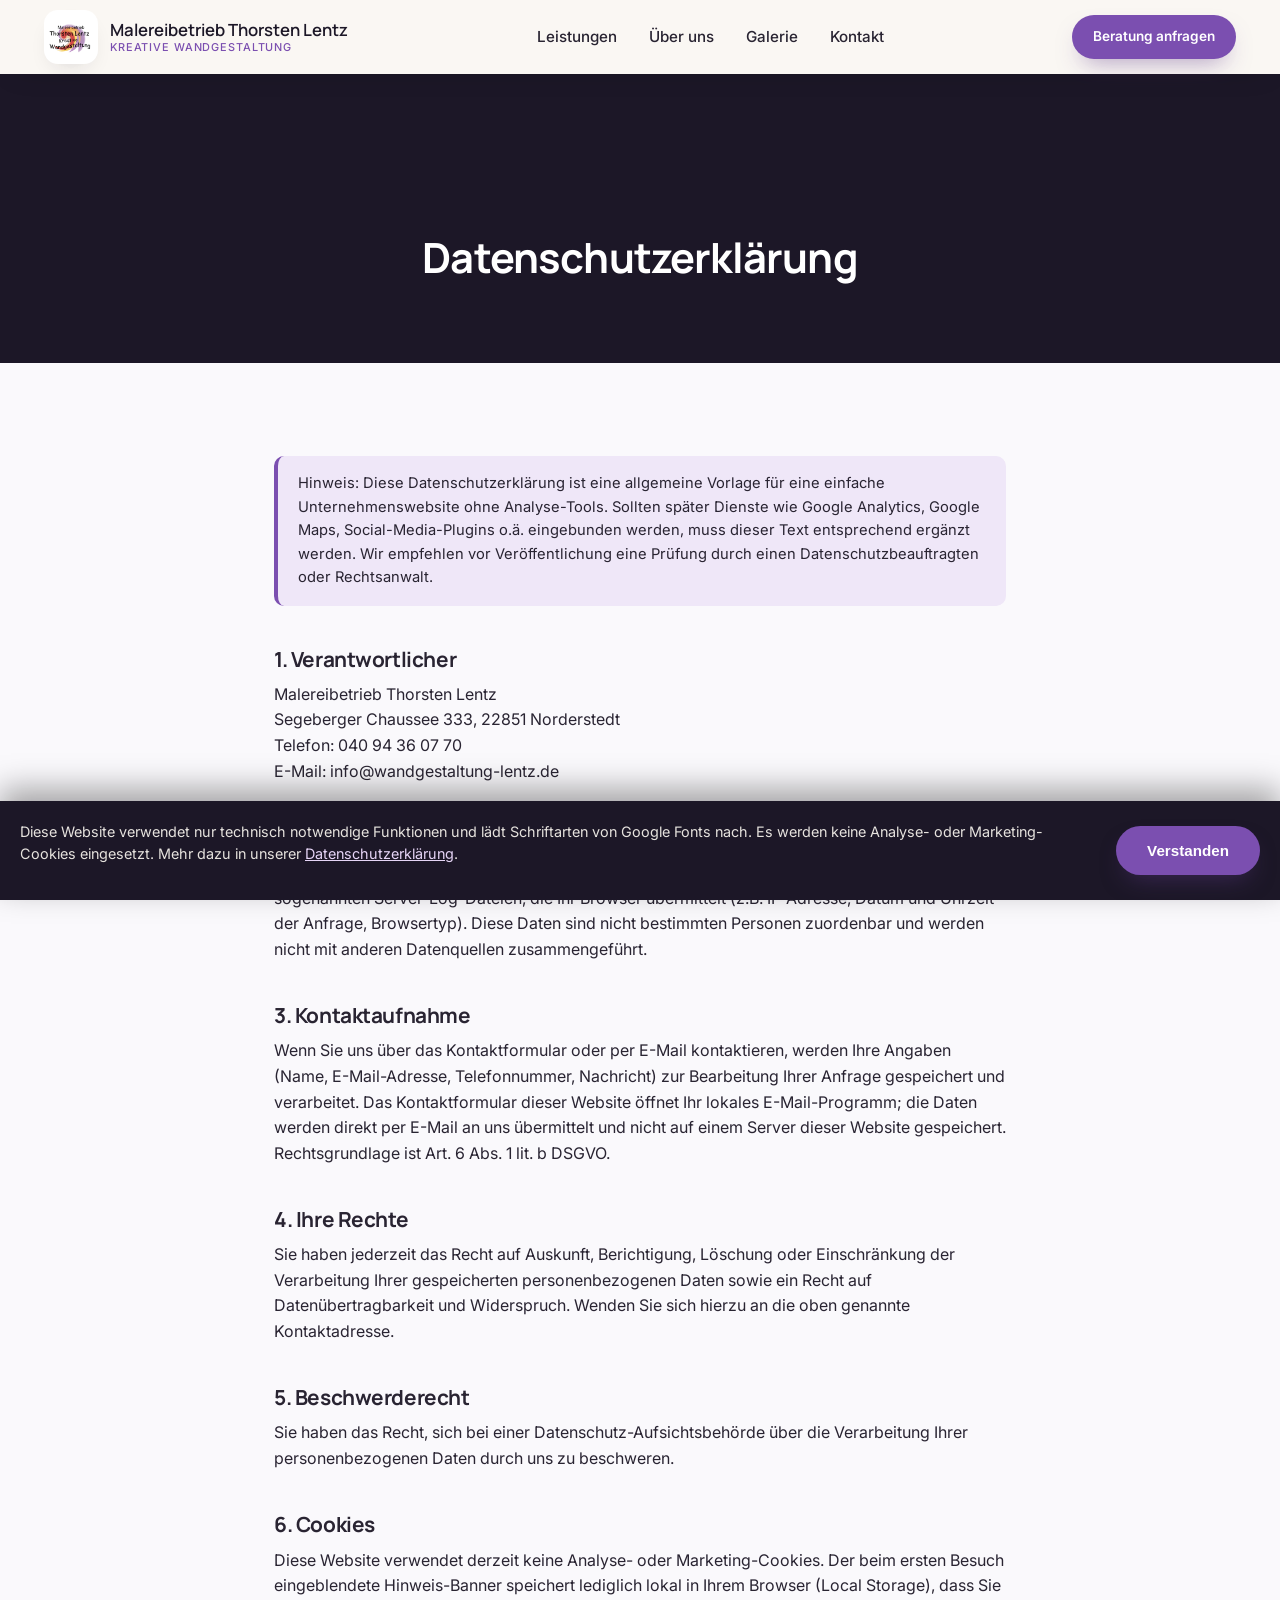
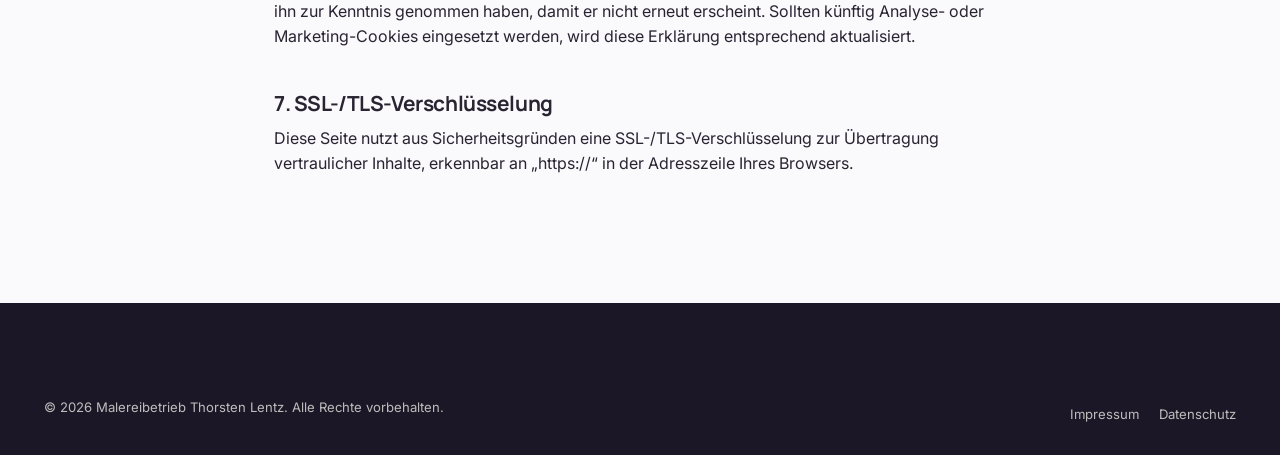
==== commit 010e9782: "Update business address to Segeberger Chaussee 333 Co-Authored-By: Claude Sonnet 5 <noreply@anthropi" ====
--- a/datenschutz.html
+++ b/datenschutz.html
@@ -41,7 +41,7 @@
   <h2>1. Verantwortlicher</h2>
   <p>
     Malereibetrieb Thorsten Lentz<br>
-    Op de Hütt 8a, 22851 Norderstedt<br>
+    Segeberger Chaussee 333, 22851 Norderstedt<br>
     Telefon: 040 94 36 07 70<br>
     E-Mail: <a href="mailto:info@wandgestaltung-lentz.de">info@wandgestaltung-lentz.de</a>
   </p>
--- a/assets/css/style.css
+++ b/assets/css/style.css
@@ -811,6 +811,9 @@
   display: flex;
   align-items: center;
   gap: 10px;
+  max-width: 1600px;
+  margin: 0 auto;
+  padding: 0 24px;
 }
 .reviews-carousel {
   display: flex;
@@ -892,6 +895,83 @@
 .reviews-more a { font-weight: 600; color: var(--accent); }
 .reviews-more a:hover { color: var(--accent-2); }
 
+/* ---------- FAQ ---------- */
+.faq { background: var(--paper); padding: 110px 0; }
+.faq-list {
+  max-width: 860px;
+  margin: 0 auto;
+  display: flex;
+  flex-direction: column;
+  gap: 14px;
+}
+.faq-item {
+  border: 1px solid var(--border);
+  border-radius: var(--radius-sm);
+  background: var(--cream);
+  overflow: hidden;
+  transition: border-color 0.25s ease, background 0.25s ease;
+}
+.faq-item.open {
+  background: var(--paper);
+  border-color: var(--accent);
+  box-shadow: var(--shadow-sm);
+}
+.faq-question {
+  width: 100%;
+  display: flex;
+  align-items: center;
+  justify-content: space-between;
+  gap: 18px;
+  padding: 20px 24px;
+  background: none;
+  border: none;
+  text-align: left;
+  cursor: pointer;
+  font-family: var(--font-serif);
+  font-weight: 600;
+  font-size: 1.02rem;
+  color: var(--text);
+}
+.faq-question .chevron {
+  width: 22px;
+  height: 22px;
+  flex-shrink: 0;
+  border-radius: 50%;
+  border: 1.5px solid var(--accent);
+  color: var(--accent);
+  position: relative;
+  transition: transform 0.3s ease;
+}
+.faq-question .chevron::before,
+.faq-question .chevron::after {
+  content: "";
+  position: absolute;
+  top: 50%; left: 50%;
+  background: currentColor;
+  transition: transform 0.3s ease, opacity 0.3s ease;
+}
+.faq-question .chevron::before { width: 9px; height: 1.5px; transform: translate(-50%,-50%); }
+.faq-question .chevron::after { width: 1.5px; height: 9px; transform: translate(-50%,-50%); }
+.faq-question[aria-expanded="true"] .chevron { transform: rotate(180deg); }
+.faq-question[aria-expanded="true"] .chevron::after { opacity: 0; }
+.faq-answer {
+  overflow: hidden;
+  max-height: 0;
+  transition: max-height 0.45s ease;
+}
+.faq-answer.open { max-height: 900px; }
+.faq-answer-inner {
+  padding: 0 24px 22px;
+  color: var(--text-muted);
+  font-size: 0.96rem;
+  line-height: 1.65;
+}
+.faq-answer-inner p { margin: 0 0 12px; }
+.faq-answer-inner p:last-child { margin-bottom: 0; }
+.faq-answer-inner ul { margin: 4px 0 12px; padding-left: 20px; }
+.faq-answer-inner li { margin-bottom: 6px; }
+.faq-answer-inner li:last-child { margin-bottom: 0; }
+
 /* ---------- Partners ---------- */
 .partners-label {
   text-align: center;
@@ -909,6 +989,7 @@
   margin: 0 auto;
   opacity: 0.9;
 }
+.partners-label-second { margin-top: 44px; }
 
 /* ---------- Contact ---------- */
 .contact { background: var(--paper); }
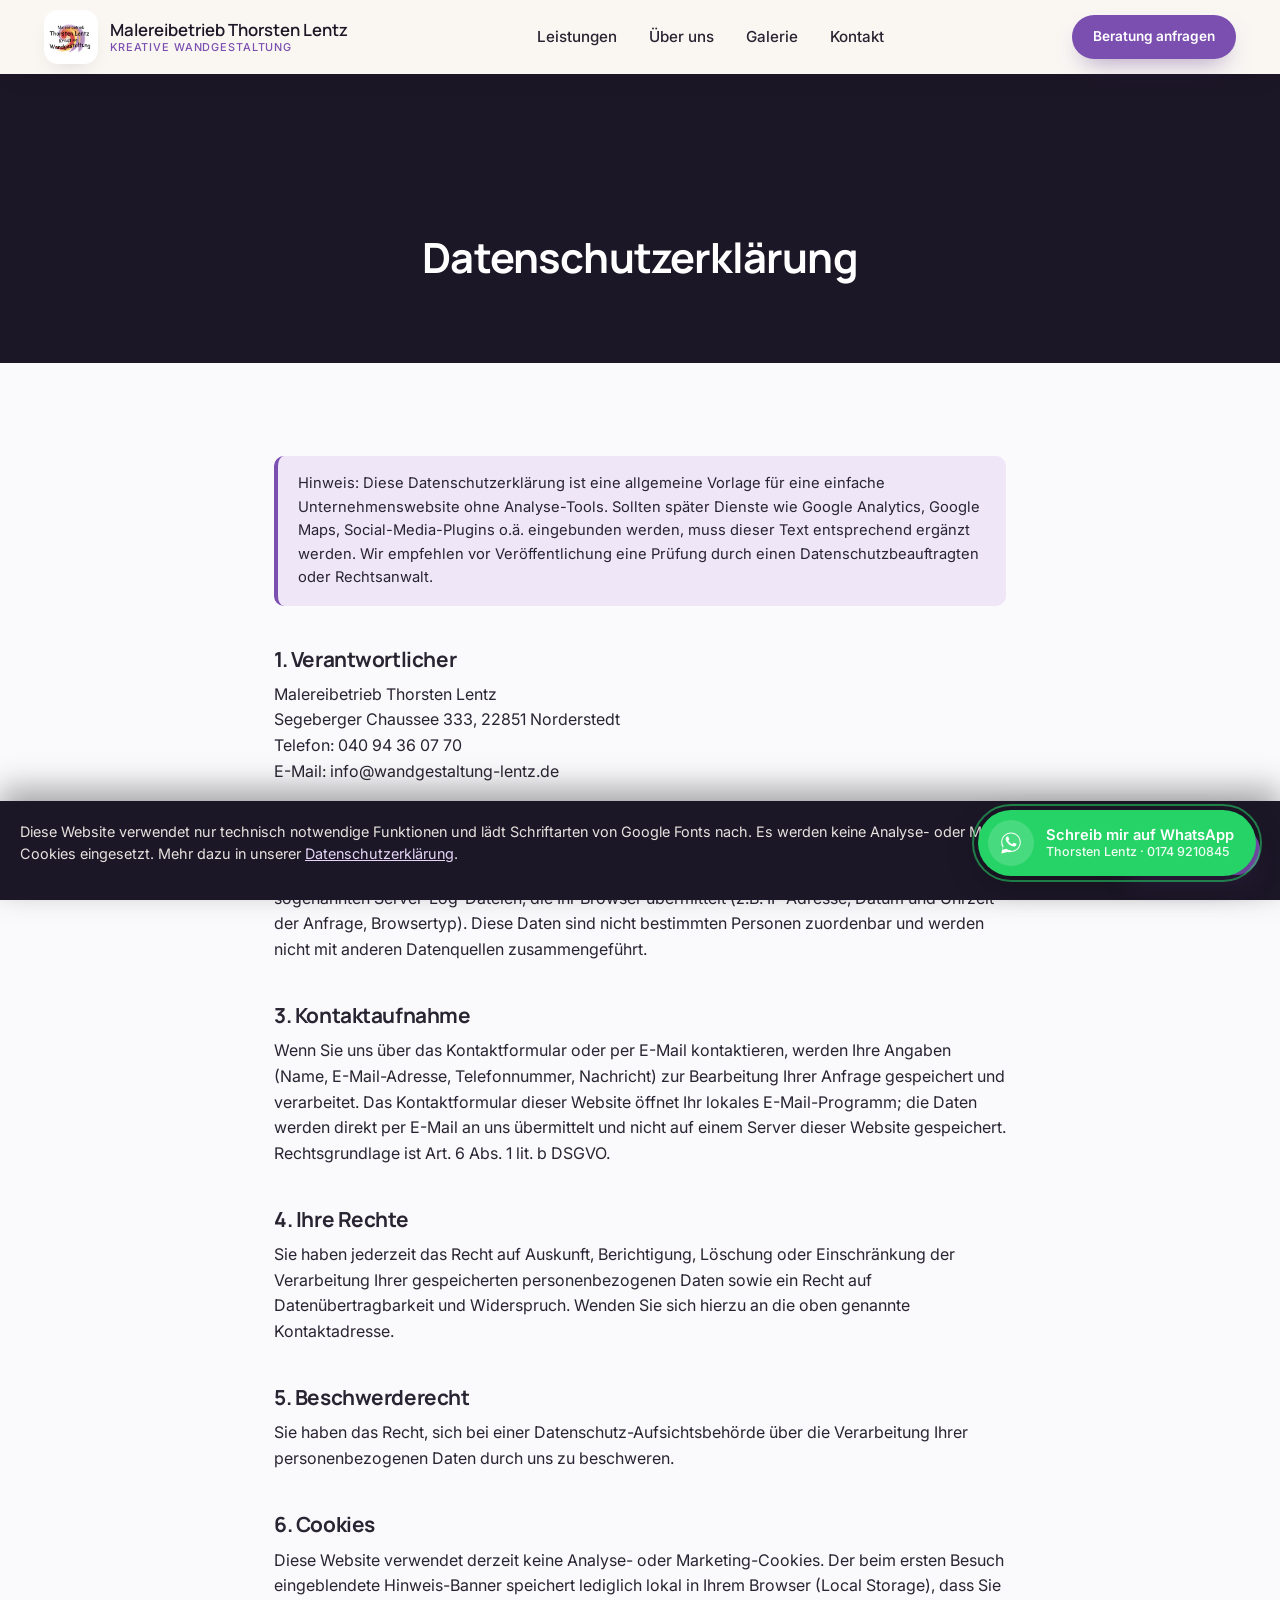
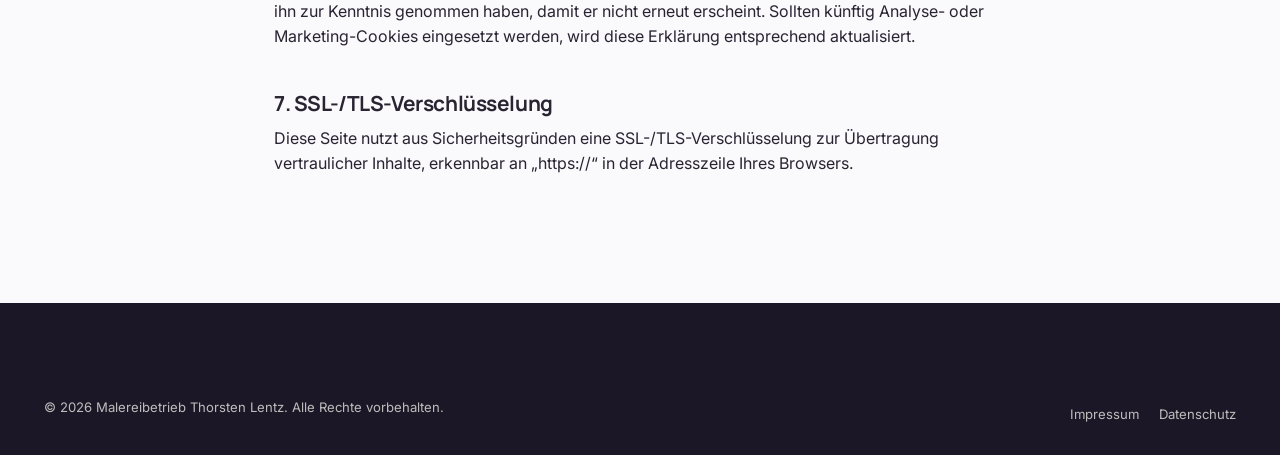
==== commit 0ea2a210: "Add floating WhatsApp contact button to all pages Fixed bottom-right button linking to wa.me, shows " ====
--- a/datenschutz.html
+++ b/datenschutz.html
@@ -86,6 +86,13 @@
   </div>
 </div>
 
+<a href="https://wa.me/491749210845?text=Hallo%20Thorsten%2C%20ich%20habe%20eine%20Frage." class="whatsapp-float" target="_blank" rel="noopener" aria-label="Thorsten Lentz auf WhatsApp schreiben, Telefonnummer 0174 9210845">
+  <span class="whatsapp-float-icon">
+    <svg viewBox="0 0 32 32" width="26" height="26" fill="#fff" aria-hidden="true"><path d="M16.004 3C9.377 3 4 8.373 4 15c0 2.386.694 4.61 1.897 6.48L4 29l7.72-1.86A11.93 11.93 0 0 0 16.004 27C22.63 27 28 21.627 28 15S22.63 3 16.004 3Zm0 21.818c-1.94 0-3.79-.52-5.39-1.5l-.386-.23-4.58 1.104 1.13-4.47-.253-.398A9.77 9.77 0 0 1 5.2 15c0-5.96 4.84-10.8 10.804-10.8 5.96 0 10.8 4.84 10.8 10.8 0 5.96-4.84 10.818-10.8 10.818Zm5.94-8.1c-.324-.163-1.918-.946-2.215-1.054-.297-.108-.514-.163-.73.163-.216.325-.838 1.054-1.028 1.27-.19.216-.378.244-.703.081-.324-.163-1.368-.504-2.606-1.61-.964-.86-1.615-1.923-1.804-2.247-.19-.325-.02-.5.143-.663.146-.146.324-.379.487-.568.163-.19.216-.325.324-.542.108-.216.054-.406-.027-.568-.081-.163-.73-1.76-1-2.41-.263-.633-.53-.548-.73-.558l-.622-.011c-.216 0-.568.081-.865.406-.297.325-1.135 1.108-1.135 2.703 0 1.595 1.163 3.136 1.324 3.353.163.216 2.29 3.497 5.55 4.905.775.334 1.38.534 1.852.684.778.248 1.486.213 2.046.13.624-.093 1.918-.784 2.19-1.542.27-.758.27-1.407.19-1.542-.081-.135-.297-.216-.622-.379Z"/></svg>
+  </span>
+  <span class="whatsapp-float-text">Schreib mir auf WhatsApp<small>Thorsten Lentz &middot; 0174 9210845</small></span>
+</a>
+
 <script>document.getElementById('year').textContent = new Date().getFullYear();</script>
 <script src="assets/js/cookie-consent.js"></script>
 </body>
--- a/assets/css/style.css
+++ b/assets/css/style.css
@@ -654,7 +654,7 @@
 /* ---------- CTA banner ---------- */
 .cta-banner {
   background: linear-gradient(120deg, var(--accent), var(--accent-2));
-  padding: 70px 0;
+  padding: 34px 0;
   text-align: center;
   color: #fff;
 }
@@ -662,8 +662,8 @@
 
 /* ---------- Renovation parallax band ---------- */
 .renovation-parallax {
-  height: 52vh;
-  min-height: 340px;
+  height: 92vh;
+  min-height: 680px;
   background-image: url('../img/renovation-parallax.jpg');
   background-size: cover;
   background-position: center;
@@ -679,7 +679,7 @@
   .renovation-parallax { background-attachment: scroll; }
 }
 @media (max-width: 768px) {
-  .renovation-parallax { background-attachment: scroll; height: 38vh; min-height: 240px; }
+  .renovation-parallax { background-attachment: scroll; height: 56vh; min-height: 380px; }
 }
 .cta-banner-inner p {
   max-width: 560px;
@@ -977,8 +977,9 @@
   text-align: center;
   text-transform: uppercase;
   letter-spacing: 0.14em;
-  font-size: 0.78rem;
-  color: var(--text-muted);
+  font-size: 0.98rem;
+  font-weight: 600;
+  color: var(--accent);
   margin-bottom: 26px;
 }
 .partners-logos {
@@ -990,6 +991,29 @@
   opacity: 0.9;
 }
 .partners-label-second { margin-top: 44px; }
+.partners-logo-grid {
+  display: flex;
+  flex-wrap: wrap;
+  justify-content: center;
+  align-items: center;
+  gap: 32px 44px;
+  max-width: 900px;
+  margin: 0 auto;
+}
+.partners-logo-grid a {
+  display: flex;
+  align-items: center;
+  opacity: 0.85;
+  transition: opacity 0.2s ease, transform 0.2s ease;
+}
+.partners-logo-grid a:hover { opacity: 1; transform: translateY(-2px); }
+.partners-logo-grid img {
+  display: block;
+  height: 44px;
+  width: auto;
+  max-width: 160px;
+  object-fit: contain;
+}
 
 /* ---------- Contact ---------- */
 .contact { background: var(--paper); }
@@ -1172,6 +1196,77 @@
   .cookie-banner-inner { padding: 16px 0; }
   .cookie-banner-actions { width: 100%; }
   .cookie-banner-actions .btn { width: 100%; }
+}
+
+/* ---------- WhatsApp float button ---------- */
+.whatsapp-float {
+  position: fixed;
+  right: 24px;
+  bottom: 24px;
+  z-index: 300;
+  display: flex;
+  align-items: center;
+  gap: 12px;
+  background: #25D366;
+  color: #fff;
+  text-decoration: none;
+  padding: 10px 22px 10px 10px;
+  border-radius: 999px;
+  box-shadow: 0 10px 30px rgba(0,0,0,0.25);
+  transition: transform 0.2s ease, box-shadow 0.2s ease;
+}
+.whatsapp-float:hover {
+  transform: translateY(-3px);
+  box-shadow: 0 14px 36px rgba(0,0,0,0.32);
+  color: #fff;
+}
+.whatsapp-float::before {
+  content: "";
+  position: absolute;
+  inset: -6px;
+  border-radius: 999px;
+  border: 2px solid rgba(37,211,102,0.55);
+  animation: wa-pulse 2.4s ease-out infinite;
+  pointer-events: none;
+}
+@keyframes wa-pulse {
+  0% { transform: scale(0.92); opacity: 0.8; }
+  70% { transform: scale(1.14); opacity: 0; }
+  100% { opacity: 0; }
+}
+.whatsapp-float-icon {
+  width: 46px;
+  height: 46px;
+  background: rgba(255,255,255,0.16);
+  border-radius: 50%;
+  display: flex;
+  align-items: center;
+  justify-content: center;
+  flex-shrink: 0;
+}
+.whatsapp-float-text {
+  line-height: 1.25;
+  font-weight: 600;
+  font-size: 0.92rem;
+  white-space: nowrap;
+}
+.whatsapp-float-text small {
+  display: block;
+  font-weight: 500;
+  font-size: 0.78rem;
+  opacity: 0.92;
+}
+@media (max-width: 860px) {
+  .whatsapp-float {
+    right: 16px;
+    bottom: 74px;
+    width: 56px;
+    height: 56px;
+    padding: 0;
+    justify-content: center;
+  }
+  .whatsapp-float-icon { width: 56px; height: 56px; background: transparent; }
+  .whatsapp-float-text { display: none; }
 }
 
 /* ---------- Mobile call bar ---------- */
